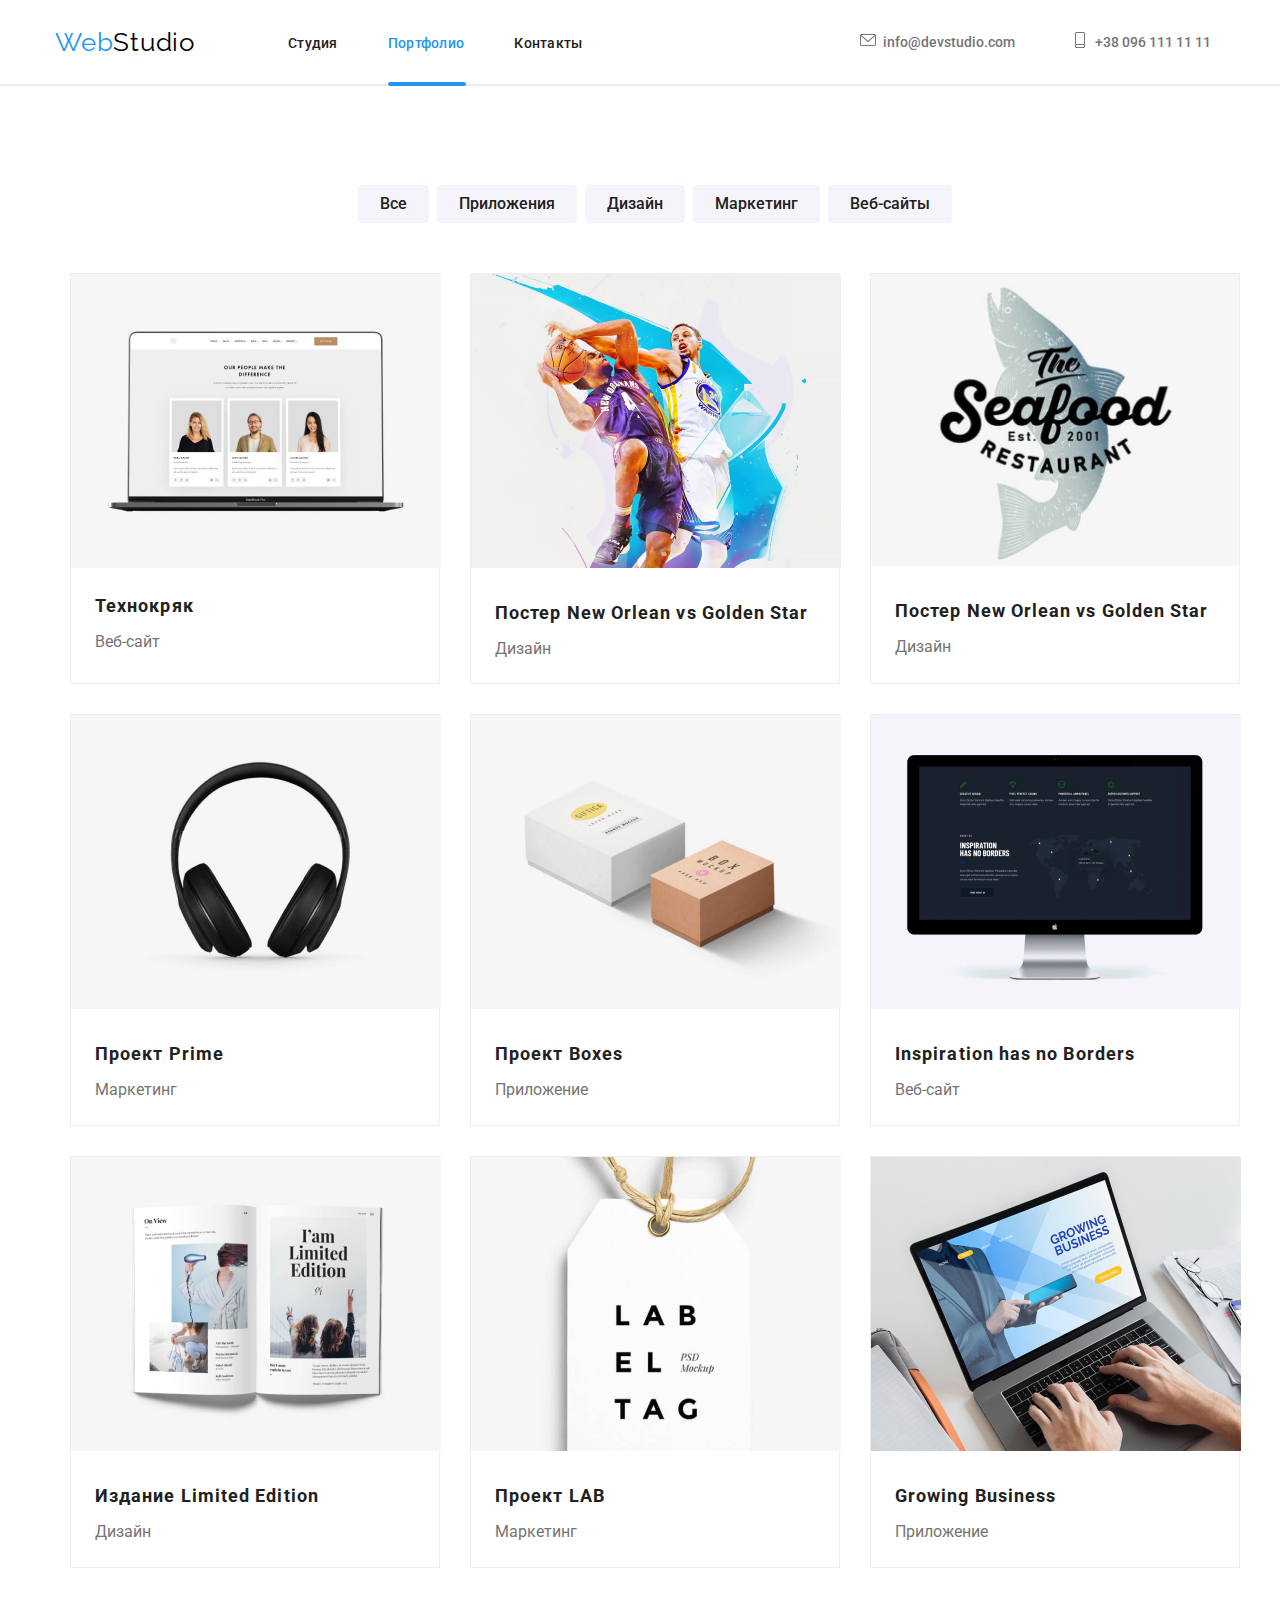
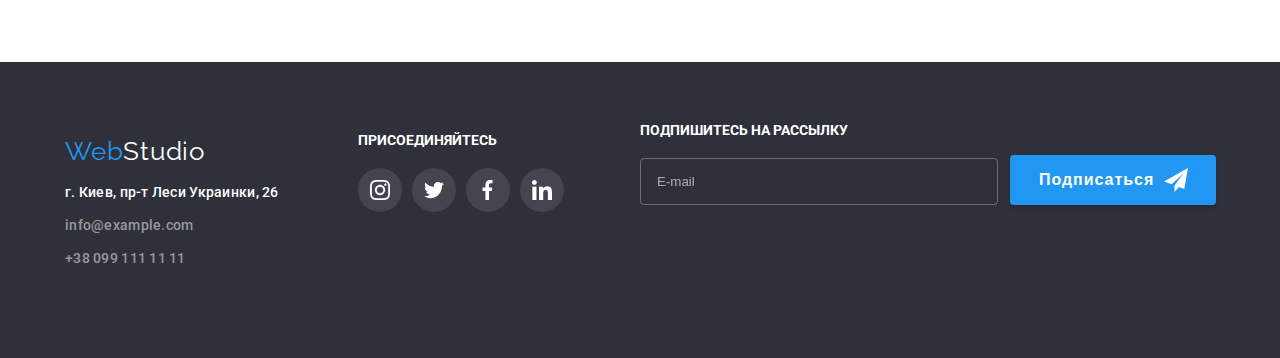
==== portfolio.html @ 13411486 "Добавляет папки с файлами дз6" ====
<!DOCTYPE html>
<html lang="ru">
<head>
    <meta charset="UTF-8">
    <meta name="viewport" content="width=device-width, initial-scale=1.0">
    <title>Портфолио</title>
    <link href="https://fonts.googleapis.com/css2?family=Raleway:wght@700&family=Roboto:wght@400;500;700;900&display=swap" rel="stylesheet">
    <link rel="stylesheet" href="./css/common.css">
    <link rel="stylesheet" href="./css/styles.css">
</head>
<body class="page">
    <!--<h1>Портфолио</h1>-->
    <!--Шапка сайта-->
    <header class="container">
    <!--<header class="header-container">-->
<!--<header class="page-header">-->
    <nav class="main-nav">
        <a href="index.html" class="logo">Web<span class="accent">Studio</span>
        </a>

        <ul class="site-nav-list">
            <li><a href="./index.html" class="a current">Cтудия</a></li>
            <li class="menu-item"><a class="link currentSecond" href="./portfolio.html" class="a current"><span class="color-page">Портфолио </span></a></li>
            <li><a href="#contacts" class="a current">Контакты</a></li>
        </ul>

    <!--<div class="container">-->
    <ul class="site-nav-list-address">
        <li class="contacts-item"><a class="address-link" href="mailto:info@devstudio.com"><svg class="address-link-icon" width="16px"height="12px"><use href="./svg/sprite/sprite.svg.svg#icon-envelope-1"></use></svg><span class="a current" class="color-address">info@devstudio.com</span></a></li>
        <li class="contacts-item"><a class="address-link" href="tel:+380961111111"><svg class="address-link-icon" width="16px"height="10px"><use href="./svg/sprite/sprite.svg.svg#icon-Vector"></use></svg><span class="a current" class="color-address">+38 096 111 11 11</span></a></li>
    </ul>
    </nav>
<!--</div>-->
</header>

<div class="line-container">
</div>
<main class="container">
    <section class="portfolio">
        <div class="container portfolio-padding">
          <h1 hidden>Портфолио</h1>
          <ul class="filter">
            <li class="filter-items"> <button class="link-filter" type="button">Все</button></li>
            <li class="filter-items"> <button class="link-filter" type="button">Приложения</button></li>
            <li class="filter-items"> <button class="link-filter" type="button">Дизайн</button></li>
            <li class="filter-items"> <button class="link-filter" type="button">Маркетинг</button></li>
            <li class="filter-items"> <button class="link-filter" type="button">Веб-сайты</button></li>
          </ul>
        </div>
       
        <div class="container portfolio-padding-img">
<ul class="content">
        <li class="content-items">
            <a class="img-item" href="./"></a>
            <div class="content-overlay">
    <img src="images/images-portfolio/photo1.jpg" alt="Технокряк" width="370">
        <div class="portfolio-actions"><p class="description">Технокряк это современная площадка распространения коронавируса.
            Компании используют эту платформу для цифрового шпионажа 
            и атак на защищённые сервера конкурентов.</p>
        </div>
</div>
<div class="portfolio-meta">
    <h2 class="title">Технокряк</h2>
    <p class="type">Веб-сайт</p>
    </div>
    </a>
</li>
        <li class="content-items">
            <a class="link" href=""></a>
    <img src="images/images-portfolio/photo2.jpg" alt="Постер New Orlean vs Golden Star" width="370">
    <h2 class="title">Постер New Orlean vs Golden Star</h2>
    <p class="type">Дизайн</p>
</li>
        <li class="content-items">
            <a class="link" href=""></a>
    <img src="images/images-portfolio/photo3.jpg" alt="Ресторан Seafood" width="368">
    <h2 class="title">Постер New Orlean vs Golden Star</h2>
    <p class="type">Дизайн</p>
</li>
    <li class="content-items">
        <a class="link" href=""></a>
    <img src="images/images-portfolio/photo4.jpg" alt="Проект Prime" width="370">
    <h2 class="title">Проект Prime</h2>
    <p class="type">Маркетинг</p>
</li>
    <li class="content-items">
        <a class="link" href=""></a>
    <img src="images/images-portfolio/photo5.jpg" alt="Проект Boxes" width="370">
    <h2 class="title">Проект Boxes</h2>
    <p class="type">Приложение</p>
</li>
    <li class="content-items">
        <a class="link" href=""></a>
    <img src="images/images-portfolio/photo6.jpg" alt="Inspiration has no Borders" width="370">
    <h2 class="title">Inspiration has no Borders</h2>
    <p class="type">Веб-сайт</p>
</li>
    <li class="content-items">
        <a class="link" href=""></a>
    <img src="images/images-portfolio/photo7.jpg" alt="Издание Limited Edition" width="370">
    <h2 class="title">Издание Limited Edition</h2>
    <p class="type">Дизайн</p>
</li>
    <li class="content-items">
        <a class="link" href=""></a>
    <img src="images/images-portfolio/photo8.jpg" alt="Проект LAB" width="370">
    <h2 class="title">Проект LAB</h2>
    <p class="type">Маркетинг</p>
</li>
    <li class="content-items">
        <a class="link" href=""></a>
    <img src="images/images-portfolio/photo9.jpg" alt="Growing Business" width="370">
    <h2 class="title">Growing Business</h2>
    <p class="type">Приложение</p>
</li>
</ul>
</div>
</section>
</main>

  <!--Футер-->
    <!--<div class="background-lengthening-footer">
    <div class="footer-container">
    <footer id="contacts" class="container">
        <p class="text-footer">
    <a href="./index.html" class="logo"class="accent">Web<span class="logo-footer">Studio</span></a>
    <address class="site-nav-list"><a href="https://www.google.com/maps/embed?pb=!1m18!1m12!1m3!1d2541.7794508425072!2d30.536197115730527!3d50.42658067947204!2m3!1f0!2f0!3f0!3m2!1i1024!2i768!4f13.1!3m3!1m2!1s0x40d4cf0e033ecbe9%3A0x57a4dffefec77da0!2z0LHRg9C7LiDQm9C10YHQuCDQo9C60YDQsNC40L3QutC4LCAyNiwg0JrQuNC10LIsIDAyMDAw!5e0!3m2!1sru!2sua!4v1602182648974!5m2!1sru!2sua" target="blanc"><span class="footer-text-color">г. Киев, пр-т Леси Украинки, 26 </span></a>
    </address></p>
    <p class="text-footer">
    <address class="site-nav-list"><a href="mailto:info@example.com"><span class="footer-text-color-address">info@example.com </span></a>
    </address></p>
    <p class="text-footer">
    <address class="site-nav-list"><a href="tel:+380991111111"><span class="footer-text-color-address">+38 099 111 11 11 </span></a>
    </address></p>
    </footer>-->

    <!--Футер-->
<div class="background-lengthening-footer">
    <footer id="contacts" class="container">
        <div class="row">
        <div class="column">
            <ul class="text-footer">
                <li class="text-footer">
        <a class="logo-blue-footer" href="./index.html" class="accent">Web<span class="logo-footer">Studio</span></a></li>
        <li class="text-footer">
        <address class="site-nav-list"><a href="https://www.google.com/maps/embed?pb=!1m18!1m12!1m3!1d2541.7794508425072!2d30.536197115730527!3d50.42658067947204!2m3!1f0!2f0!3f0!3m2!1i1024!2i768!4f13.1!3m3!1m2!1s0x40d4cf0e033ecbe9%3A0x57a4dffefec77da0!2z0LHRg9C7LiDQm9C10YHQuCDQo9C60YDQsNC40L3QutC4LCAyNiwg0JrQuNC10LIsIDAyMDAw!5e0!3m2!1sru!2sua!4v1602182648974!5m2!1sru!2sua" target="blanc"><span class="footer-text-color">г. Киев, пр-т Леси Украинки, 26 </span></a>
        </address></li>
        <li class="text-footer">
        <address class="site-nav-list"><a href="mailto:info@example.com"><span class="footer-text-color-address">info@example.com </span></a>
        </address></li>
        <li class="text-footer">
        <address class="site-nav-list"><a href="tel:+380991111111"><span class="footer-text-color-address">+38 099 111 11 11 </span></a>
        </address></li>
    </ul>
    </div>
    <div class="column">
        <p class="footer-join-title">присоединяйтесь</p>
        <ul class="footer-networks">
          <li class="footer-networks-list">
            <a href="https://www.instagram.com/?hl=ru" target="_blank" rel="noopener noreferer" class="footer-networks-links"> 
                <svg width="20px" height="20px"><use href="./svg/sprite/sprite.svg.svg#icon-instagram-2"></use></svg></a>
          </li>
          <li class="team-networks-list">
            <a href="https://twitter.com/?lang=ru" target="_blank" rel="noopener noreferer" class="footer-networks-links">
                <svg width="20px" height="20px">
                <use href="./svg/sprite/sprite.svg.svg#icon-Vector-1"></use>
              </svg></a>
          </li>
          <li class="team-networks-list">
            <a href="https://uk-ua.facebook.com/" target="_blank" rel="noopener noreferer" class="footer-networks-links"><svg
                width="20px" height="20px">
                <use href="./svg/sprite/sprite.svg.svg#icon-Vector-2"></use>
              </svg></a>
          </li>
          <li class="team-networks-list">
            <a href="https://www.linkedin.com/" target="_blank" rel="noopener noreferer" class="footer-networks-links"><svg
                width="20px" height="20px">
                <use href="./svg/sprite/sprite.svg.svg#icon-linkedin-1"></use>
              </svg></a>
          </li>
        </ul>
        </div>
    
    <div class="footer-form-container">
        <form class="footer-form">
          <div class="footer-mai-input">
            <label for="footer-mail">Подпишитесь на рассылку</label>
            <input class="helper" type="text" name="footer-mail" id="footer-mail" placeholder="E-mail">
          </div>
          
          <button type="submit">Подписаться <svg class="footer-form-icon"
            width="24px" height="24px">
            <use href="./svgfootermodal/spritesend.svg#icon-send"></use>
          </svg></button>
        </form>
        </div>
    </div>
      </div>
    </footer>
    </body>
    </html>
---- css/styles.css ----
:root{
    --primary-text-color:#757575;
    --title-text-color:#212121;
    --accent-color:#2196F3;
    --primary-background-color:#E5E5E5;
}


.page{
/*background-color: #E5E5E5;*/
background-color: #fff;
color: var(--primary-text-color);
font-family: Roboto, sans-serif;
}

.h1,h2,h3,h4,h5,h6{
    font-family: Roboto, sans-serif;
    color: #212121;
}



.list {
    list-style: none;
    margin: 0;
    padding: 0;

    .link {
        color: inherit;
        text-decoration: none;
    }
}

.logo{
    color: var(--accent-color) ;
    font-family: Raleway, -apple-system, BlinkMacSystemFont, 'Segoe UI', Roboto, Oxygen, Ubuntu, Cantarell, 'Open Sans', 'Helvetica Neue', sans-serif;
    font-size: 26px;
    line-height: 1,19px;
    letter-spacing: 0.03em;
    text-decoration: none;
    margin-right: 93px;
    /*margin-top: 24px;*/
    display: inline-flex;
    
}

.logo-footer {
    color: white;
    margin-bottom: 20px;
}

.logo-blue-footer{
  color: var(--accent-color) ;
  font-family: Raleway, -apple-system, BlinkMacSystemFont, 'Segoe UI', Roboto, Oxygen, Ubuntu, Cantarell, 'Open Sans', 'Helvetica Neue', sans-serif;
  font-size: 26px;
  line-height: 1,19px;
  letter-spacing: 0.03em;
  text-decoration: none;
  margin-right: 93px;
  padding-left: 0px;
  }


.accent{
color: black;
}
ul{
    list-style: none ;
}

address{
    list-style: none;
}



/*.site-nav*/
.site-nav-list {
    display: inline-flex;
    align-items: center;

}

.site-nav-list a{
    color: var(--title-text-color);
    font-family: Roboto, sans-serif;
    font-style: normal;
    font-weight: 500;
    font-size: 14px;
    text-decoration: none;
    letter-spacing: 0.02em;
    padding-right:50px;
}

.site-nav-list .a:hover, 
.site-nav-list .a:focus{
    color: var(--accent-color);
}

.site-nav-list .a .current{
    color:var(--accent-color);
}


.site-nav-list-address {
    display: flex;
    margin-left: 170px;
}

.site-nav-list-address .contacts-item+ .item{
    margin-left: 50px;
}

.contacts-item{
    display: flex;
    margin-top: 32px;
    margin-bottom: 32px;
    padding-left: 50px;
}


/*.address-link{
  padding-left: 10px;
}*/

.site-nav-list-address a{
    color: #757575;
    font-family: inherit;
    font-weight: 500;
    font-size: 14px;
    line-height: 1,14px;
    text-decoration: none;
}

.site-nav-list-address .a:hover, 
.site-nav-list-address .a:focus{
    color: var(--accent-color);
}

.site-nav-list-address .a .current{
    color:var(--accent-color);
}

.site-nav .contacts-item:last-child{
    margin-right: 0;
}

.main-nav{
     display: inline-flex;
     align-items: center;
}

.color-page{
    color: #2196F3;
}

.section-title{
    color:var(--title-text-color);
    font-weight: 700;
    font-size: 36px;
    line-height: 1,7px;
    letter-spacing: 0.03em;
    padding-bottom: 50px;
    text-align: center;
 
}




/*Hero*/

.hero {
background-color: #2F303A;
/*background-image: url(../images/images-hm4/Img2optim.jpg);*/
}

.hero-name{
    color: #FFFFFF;
}

.hero-title{
    color:var(--title-text-color);
    font-style: 400;
    font-weight: 900;
    font-size: 44px;
    line-height: 1,36px;
    text-align: center;
    padding-bottom: 30px;
}
 
/*style*/
  .center { 
    text-align: center;
    border: 1px solid #black;
}

.main-container{
    margin: 0 auto;
    padding-right: 15px;
    padding-left: 15px;
    padding-top:200px;
    padding-bottom:280px;
    background-color: #c4c4c4;
   text-align: center;
   background-image: linear-gradient( rgba(47 48 58 / 40%), rgba(47, 48, 58, 0.4)),
     url(../images/images-hm4/Img2optim.jpg);
   background-repeat: no-repeat;
   background-size: cover;
  /*background-attachment: fixed;
  background-position: top 100px center;*/
}

/*buttun*/
.button{
    color: var(--accent-color);
    font-family: inherit;
    background-color: #E5E5E5;
    font-size: 16px;
    line-height: 1,8px;
    font-weight: 700;
    text-decoration: none;
    padding: 12px 24px;*/
    display: inline-block;
    border: 1px solid black;
}

.button-primary {
    background-color: var(--accent-color);
    color: #E5E5E5;
    border-color: transparent;
    display: inline-block;
    min-width: 200px;
    border-radius: 4px;
    padding: 10px 32px;
    text-align: center;
}

/*line*/

.line-container{
    margin-left: auto;
    margin-right: auto;
    outline: 1px solid #ECECEC ;}



/*Portfolio*/

.portfolio .filter {
    display: flex;
    justify-content: center;
  }
  .portfolio .filter-items:not(:last-child) {
    margin-right: 8px;
  }

  .portfolio .filter-items{
      display: inline;
  }
  .container.portfolio-padding {
    padding-top: 100px;
    padding-bottom: 50px;
    text-align: center;
  }
.container.portfolio-padding-img{
    padding-bottom: 94px;
}
  
  .filter .link-filter {
    padding: 6px 22px;
  
    font-family: Roboto;
    font-weight: 500;
    font-size: 16px;
    line-height: 1.6;
    text-align: center;
  
    color: var(--title-text-color);
    background: #f5f4fa;
    border-radius: 4px;
    border: 0;
  }
  .filter .link-filter:hover,
  .link-filter:focus {
    background: var(--accent-color);
    color: #ffffff;
    box-shadow: 0px 3px 1px rgba(0, 0, 0, 0.1), 0px 1px 2px rgba(0, 0, 0, 0.08),
      0px 2px 2px rgba(0, 0, 0, 0.12);
  }
  .portfolio .content {
    display: flex;
    flex-wrap: wrap;
  }
  
  .portfolio .content-items {
    width: calc((100% - 60px) / 3);
    border: 1px solid #eeeeee;
  }
  .portfolio .content-items:not(:nth-child(3n)) {
    margin-right: 30px;
  }
  .portfolio .content-items:not(:nth-child(-n + 3)) {
    margin-top: 30px;
  }

  li.content-items:hover,
  .content-items:focus{
    box-shadow: 0px 1px 1px rgba(0, 0, 0, 0.12), 0px 4px 4px rgba(0, 0, 0, 0.06), 1px 4px 6px rgba(0, 0, 0, 0.16);
  }

  /*.content .link {
    display: block;

    background: var(--title-text-color);
    text-decoration: none;
  }*/
  .content .title {
    margin-top: 20px;
    padding-left: 24px;
  
    color: var(--title-text-color);
    font-family: Roboto;
    font-weight: 700;
    font-size: 18px;
    line-height: 2;
    letter-spacing: 0.06em;
  }
  .content .type {
    margin-top: 4px;
    padding-left: 24px;
  
    color: var(--secondary-text-color);
    font-family: Roboto;
    font-weight: 400;
    font-size: 16px;
    line-height: 1.8;
    padding-bottom: 20px;
    }

  


/*footer*/

.footer-background {
    background-color: #2F303A;
    font-style: normal;
    font-weight: normal;
    font-size: 14px;
    line-height: 24px;
    font-family: Roboto;
    letter-spacing: 0.02em; 
    /*margin-top: 30px;
    margin-bottom: 9px;*/
}

/*.footer-container{
  display:flex;
 
}*/

/*.fbc{
    /*width: 1230px;*/
   /* margin-left: 215px;
    margin-right: 215px;
    margin-bottom: 9px;
    padding-top: 60px;
    line-height: 1.5;
    padding-right: auto;
    padding-left: auto;*/
   /* width: 1200px;
    padding-right: 15px;
    padding-left: 15px;
    margin-left: auto;
    margin-right: auto;
    margin-bottom: 9px;
    padding-top: 60px;
    line-height: 1.5;

}*/


.footer-text-color{
    color: #FFFFFF;
  
}
 /*ul.text-footer{
  margin-left: 360px;
  border: 1px solid #ECECEC;
  margin: 0, auto;
  padding: 0 auto;
  width: 280px;*/

  .column {
    float: left;
    width: 25%;
    padding: 10px;}

    .row:after {
      content: "";
      display: table;
      clear: both;}


.footer-text-color-address{
   color:hsla(0, 0%, 60%, 1)
}

/*.footer-icon-title{

padding-left: 215px;

}*/


html{
    box-sizing: border-box;
}

*,
*::before,
*::after {
    box-sizing: inherit;
}

* {
    margin: 0;
    padding: 0;
   }

.container{
    width: 1200px;
    margin: 0 auto;
    /*padding-top: 24px;*/
    padding-right: 15px;
    padding-left: 15px;
    /*border-block-color: var(--accent-color);*/
    /*display: inline-flex;*/
}

.header-container{
    width: 1200px;
    margin: 0 auto;
    /*height: 80px;*/
    padding-top: auto;
    padding-bottom: auto;
    padding-right: 15px;
    padding-left: 15px;
}


.background-lengthening{
    background-color: #2F303A;
}

.background-lengthening-footer{
    background-color: #2F303A;
    margin:0 auto;
    padding-top: 60px;
    padding-bottom: 60px;
    display: flex;
    
}

div.background-lengthening-footer{
  margin: 0px auto;
  
}

/* o нас*/

.section-details{
    width: 1200px;
    margin: 0 auto;
    padding-right: 15px;
    padding-left: 15px;
    padding-top: 94px;
    display: flex;
   padding-bottom: 94px;
}

.heading{
    display: flex;
    margin:0;
    font-size: 14px;
    text-align: left;
}

.main-paragraph-h2{
    font-weight: 400;
    font-size: 14px;
    line-height: 1,7px;
    margin-top: 4px;
    flex-wrap: wrap;
    width: 270px;
    text-align: left;
    margin-right: 20px;
    }

.features .section-details {
     padding: 94px 0px;
     display: flex;
      }
.section-details .items {
        /* width: 270px; */
        width: calc((100% - 90px) / 4);
      }
      
.section-details .items:not(:last-child) {
        margin-right: 30px;
      }
.section-details .items::before {
        display: block;
        content: '';
        height: 120px;
      
        background-color: #f5f4fa;
        background-repeat: no-repeat;
        background-position: center;
        border-radius: 4px;
      }
      .section-details .items:nth-child(1)::before {
        background-image: url(../images/images-hm4/antena.svg);
      }
      .section-details .items:nth-child(2)::before {
        background-image: url(../images/images-hm4/clock.svg);
      }
      .section-details .items:nth-child(3)::before {
        background-image: url(../images/images-hm4/diagramm.svg);
      }
      .section-details .items:nth-child(4)::before {
        background-image: url(../images/images-hm4/astronaut.svg);
      }
      .features .heading {
        margin-top: 30px;
        margin-bottom: 0px;
      
        color: var(--title-text-color);
        font-family: Roboto;
        font-weight: 700;
        font-size: 14px;
        line-height: 1.14;
        text-transform: uppercase;
      }
      .features .main-paragraph-h2 {
        margin-top: 10px;
        margin-bottom: 0;
      
        color: var(--primary-text-color);
        font-family: Roboto;
        font-weight: 400;
        font-size: 14px;
        line-height: 1.7;
      }







/*team*/

.section-team{
    background-color: #F5F4FA;
}
.images-team {
    display: block;
  }

.list-section-team .item-img:not(:last-child) {
    margin-right: 30px;
  }

  .section-list > .list-description {
    padding-bottom: 30px;}

.wrapper {
    width: 1200px;
    margin-left: auto;
    margin-right: auto;
    padding-right: 15px;
    padding-left: 15px;
   padding-top: 94px;
}

.section-title{
    color:var(--title-text-color);
    font-weight: 700;
    font-size: 36px;
    line-height: 1,7px;
    letter-spacing: 0.03em;
    padding-bottom: 50px;
    text-align: center;
 
}

.section{
    display: flex;
    width: calc(100%-90px)/4);
    justify-content: space-between;
   padding-bottom: 94px;
}

.comand{
    width: 271px;
    /*height: 368px;*/
    border: 1px solid #ECECEC;
    background-color: #ffffff;
    box-shadow: 0px 1px 3px rgba(0, 0, 0, 0.12), 0px 1px 1px rgba(0, 0, 0, 0.14), 0px 2px 1px rgba(0, 0, 0, 0.2);
border-radius: 0px 0px 4px 4px;
}

.text-clas {
    margin-top: 30px;
    margin-bottom: 10px;
    text-align: center;
}

.paragraph{
    font-weight: 400;
    font-size: 14px;
    line-height: 1,7px;
    margin-top: 10px;
    margin-bottom: 0px;
    flex-wrap: wrap;
    text-align: center;
    }



svg.clients-icon{

  fill:#AFB1B8;
  width:50px;
  height: 45px;
  /*position: absolute;*/
}

svg.clients-icon:focus,
.clients-icon:hover{
  fill: var(--accent-color);
}


svg.address-link-icon{
  width: 30px;
  height: 16px;
  fill:#757575;
  align-items: baseline;
  /*padding-right: 10px;*/
 /*padding-top: 6px;*/
  padding-left: 3px;
  padding-right: 3px;
  float: left;
  overflow: hidden;
}


.site-nav-list-address.address-link:focus .address-link-icon,
.address-link:hover .address-link-icon{
  fill: var(--accent-color);
}
    /*.clients-list .clients-item::before {
        display: block;
        content: '';
        height: 120px;
      
        background-color: #f5f4fa;
        background-repeat: no-repeat;
        background-position: center;
        border-radius: 4px;
      }
      .clients-list .clients-item:nth-child(1)::before {
        background-image: url(../images/First.svg);
      }
      .clients-list .clients-item:nth-child(2)::before {
        background-image: url(../images/Second.svg);
      }
      .clients-list .clients-item:nth-child(3)::before {
        background-image: url(../images/Third.svg);
      }
      .clients-list .clients-item:nth-child(4)::before {
        background-image: url(../images/foth.svg);
      }
      .clients-list .clients-item:nth-child(4)::before {
        background-image: url(../images/fifth.svg);
      }
      .clients-list .clients-item:nth-child(4)::before {
        background-image: url(../images/six.svg);
      }*/

   .wrapper {
        padding-top: 94px;
        padding-bottom: 94px;
      }
      .section-team {
        margin-top: 94px;
      }
      .wrapper {
        background: #f5f4fa;
      }

   .section .section{
        margin-top: 50px;
        display: flex;
        justify-content: center;
      }  

   .section > .comand {
       /* padding-bottom: 30px;*/
        background: var(--primary-bg);
        box-shadow: 0px 1px 3px rgba(0, 0, 0, 0.12), 0px 1px 1px rgba(0, 0, 0, 0.14),
          0px 2px 1px rgba(0, 0, 0, 0.2);
        border-radius: 0px 0px 4px 4px;
      }

   .section .comand:not(:last-child) {
        margin-right: 30px;
      }
      

    .team-networks {
    display: flex;
    justify-content: center;
    margin-top: 16px;
    }

    .team-networks .team-networks-links {
    padding: 12px;
    margin-bottom: 30px;
    margin-top:16px;
    width: 44px;
    height: 44px;
    display: block;
    border-radius: 50%;
    /*fill: #afb1b8;*/
    fill: #AFB1B8;
      }

    .team-networks-list:not(:last-child) {
    margin-right: 10px;
      }

   .team-networks-links:hover,
    .team-networks-links:focus {
        border-radius: 50%;
        background-color: var(--accent-color);
        fill: #ffffff;
      }
      







.primary-section{
    display: flex;
    width: calc(100%-60px)/3);
    justify-content: space-between;
    padding-bottom: 94px;
}


.text-footer{
    padding-bottom: 9px;
}


.line-container{
    margin-left: auto;
    margin-right: auto;
    width: 1600px;
    outline: 1px solid #ECECEC ;}


.examples{
    width: 372px;
    height: 294px;
background: #FFFFFF;
border: 1px solid #EEEEEE;
}

.footer-nav-list{
    /*display: block;*/
    font-family: Roboto, sans-serif;
    font-style: normal;
    font-weight: 400;
    font-size: 14px;
   text-decoration: none;
}

.footer-nav-list-address a{
    color: #757575;
    font-family: inherit;
    font-weight: 400;
    font-size: 14px;
    line-height: 1,5px;
    text-decoration: none;
}
}

/*p{
  line-height:170%;
}*/


.footer .address {
    margin-top: 20px;
    font-style: normal;
  }
  .footer .map {
    color: #ffffff;
    font-family: Roboto;
    font-weight: 400;
    font-size: 14px;
    line-height: 1.7;
    text-decoration: none;
}
  }
  .footer .link {
    display: block;
    margin-top: 9px;
    text-align: center;

    color: rgba(255, 255, 255, 0.6);
    font-family: Roboto;
    font-weight: 400;
    font-size: 14px;
    line-height: 1.7;
  }
  
.container.footer-padding {
  display: block;
  padding-top: 60px;
  padding-bottom: 60px;
  padding-right: 0;
}
.footer {
  background-color: var(--heder-footer-bg);
}
.footer .logo {
  display: inline-block;
  font-family: Raleway;
  font-weight: 700;
  font-size: 26px;
  line-height: 1.2;
  color: var(--accent-color);
  text-decoration: none;
}
.footer .logo-text {
  color: #ffffff;
}
.footer .address {
  margin-top: 20px;

  font-style: normal;
}
.footer .map {
  color: #ffffff;
  font-family: Roboto;
  font-weight: 400;
  font-size: 14px;
  line-height: 1.7;
  text-decoration: none;
}
.footer .link {
  /*display: block;*/
  margin-top: 9px;

  color: rgba(255, 255, 255, 0.6);
  font-family: Roboto;
  font-weight: 400;
  font-size: 14px;
  line-height: 1.7;
  text-decoration: none;
}
.footer-join {
  display: block;
  margin-left: 215px;
/*border: 1px solid #ECECEC;*/

}
.footer-join-title {
  margin-top: 10;
  margin-bottom: 0;
  font-weight: 700;
  font-size: 14px;
  line-height: 1.142;
  text-transform: uppercase;
  color: #ffffff;
  margin-right: 10px;
}
.container.footer-padding {
 /* display: block;*/
  margin-right: 70px;
}
.footer-networks {
  display: flex;
  margin-top: 20px;
  padding-right: 100px;
  padding-top: 0px;
}
.footer-networks .footer-networks-links {
  padding: 12px;

  width: 44px;
  height: 44px;
 display: inline-block;
  border-radius: 50%;

  background-color: rgba(255, 255, 255, 0.1);
  fill: #ffffff;
}
.footer-networks-list:not(:last-child) {
  margin-right: 10px;
}
.footer-networks-links:hover,
.footer-networks-links:focus {
  border-radius: 50%;
  background-color: var(--accent-color);
  fill: #ffffff;
}




  /* clients */
.clients.container {
    padding-bottom: 94px;
  }
  .clients .title {
    margin-top: 94px;
    margin-bottom: 0;
    color: var(--title-text-color);
    font-family: Roboto;
    font-weight: 700;
    font-size: 36px;
    line-height: 1.167;
    text-align: center;
  }
  .clients .clients-list {
    display: flex;
    justify-content: center;
    margin-top: 50px;
  }
  .clients .clients-item:not(:last-child) {
    margin-right: 30px;
  }
  .clients .clients-links {
    display: flex;
    width: 170px;
    height: 90px;
    justify-content: center;
    align-items: center;
  
    fill: #afb1b8;
    border: 1px solid #afb1b8;
    border-radius: 4px;
  }
  .clients .clients-links:hover,
  .clients .clients-links:focus .clients-icon {
    border: 1px solid var(--accent-color);
    fill: var(--accent-color);
  }

  .clients-icon{
    display: inline-block;
    width: 1em;
    height: 1em;
    stroke-width: 0;
    stroke: currentColor;
    fill: currentColor;
  }
  
 /* .clients-list .clients-item:nth-child(1)::before {
    background-image: url(../images/First.svg);
  }*/


  

  /*МОДАЛЬНОЕ ОКНО
   стилизация содержимого страницы */
body {
  font-family: -apple-system,system-ui,BlinkMacSystemFont,"Segoe UI",Roboto,"Helvetica Neue",Arial,sans-serif;
  font-size: 16px;
  font-weight: 400;
  line-height: 1.5;
  color: #292b2c;
  background-color: #fff;
} 

/* свойства модального окна по умолчанию */
.modal {
  position: absolute; 
  top: 251px;
  right: 640px;
  bottom: 222px;
  left: 685px;
  height: 641px;
  width: 528px;
  background: rgba(255, 255, 255, 1);/* цвет фона */
  box-shadow: 0px 1px 3px rgba(0, 0, 0, 0.12), 0px 1px 1px rgba(0, 0, 0, 0.14), 0px 2px 1px rgba(0, 0, 0, 0.2);
border-radius: 4px;
  z-index: 1050;
  opacity: 0; /* по умолчанию модальное окно прозрачно */
  -webkit-transition: opacity 200ms ease-in; 
  -moz-transition: opacity 200ms ease-in;
  transition: opacity 200ms ease-in; /* анимация перехода */
  pointer-events: none; /* элемент невидим для событий мыши */
  margin: 0;
  padding: 0;
}
/* при отображении модального окно */
.modal:target {
  opacity: 1; /* делаем окно видимым */
 pointer-events: auto; /* элемент видим для событий мыши */
overflow-y: auto; /* добавляем прокрутку по y, когда элемент не помещается на страницу */
}
/* ширина модального окна и его отступы от экрана */
.modal-dialog {
  position: relative;
  width: auto;
  margin: 10px;
}
@media (min-width: 576px) {
.modal-dialog {
    max-width: 500px;
    margin: 8px auto; /* для отображения модального окна по центру x*/
}
}
/* свойства для блока, содержащего контент модального окна */ 
.modal-content {
  position: relative;
  display: -webkit-box;
  display: -webkit-flex;
  display: -ms-flexbox;
  display: flex;
  -webkit-box-orient: vertical;
  -webkit-box-direction: normal;
  -webkit-flex-direction: column;
  -ms-flex-direction: column;
  flex-direction: column;
  background-color: #fff;
  -webkit-background-clip: padding-box;
  background-clip: padding-box;
  border: 4px solid rgba(0,0,0,.2);
 /* border-radius: .3rem;*/
  background: #FFFFFF;
  outline: 0;
}
/*@media (min-width: 768px) {
/*.modal-content {
    -webkit-box-shadow: 0px 1px 3px rgba(0, 0, 0, 0.12), 0px 1px 1px rgba(0, 0, 0, 0.14), 0px 2px 1px rgba(0, 0, 0, 0.2);
    box-shadow: 0px 1px 3px rgba(0, 0, 0, 0.12), 0px 1px 1px rgba(0, 0, 0, 0.14), 0px 2px 1px rgba(0, 0, 0, 0.2);
    border-radius: 4px;
}
}
/* свойства для заголовка модального окна */
/*.modal-header {
  display: -webkit-box;
  display: -webkit-flex;
  display: -ms-flexbox;
  display: flex;
  -webkit-box-align: center;
  -webkit-align-items: center;
  -ms-flex-align: center;
  align-items: center;
  -webkit-box-pack: justify;
  -webkit-justify-content: space-between;
  -ms-flex-pack: justify;
  justify-content: space-between;
  padding: 15px;
  border-bottom: 1px solid #eceeef;
}
.modal-title {
  margin-top: 0;
  margin-bottom: 0;
  line-height: 1.5;
  font-size: 1.25rem;
  font-weight: 500;
}*/
/* свойства для кнопки "Закрыть" */
.close {
  width: 30px;
  height: 30px;
  border: 1px solid rgba(0, 0, 0, 0.1);
  border-radius: 50%;
  box-sizing: border-box;
  float: right;
  font-family: sans-serif;
  font-size: 22px;
  font-weight: 17px;
 /*line-height: center;*/
  color: #000;
  /*text-shadow: 0 1px 0 #fff;*/
  /*opacity: .5;*/
  text-decoration: none;
  text-align: center;

/*left: 22.22%;
right: 16.67%;
top: 16.67%;
bottom: 22.22%;*/
}
/* свойства для кнопки "Закрыть" при нахождении её в фокусе или наведении */
.close:focus, .close:hover {
  color: #000;
  text-decoration: none;
  cursor: pointer;
  opacity: .75;
}
/* свойства для блока, содержащего основное содержимое окна */
.modal-body {
position: relative;
  -webkit-box-flex: 1;
  -webkit-flex: 1 1 auto;
  -ms-flex: 1 1 auto;
  flex: 1 1 auto;
  padding-right: 40px;
  padding-left: 40px;
  /*overflow: auto;*/
  margin: 0 auto;
}


/*Портфолио маска на карточки*/
/*overlay*/


.content-overlay {
  position: relative;
  display: flex;
}
    .description{
      height: 100%;
    }

    .content-overley p{
      position: absolute;
      margin: 0;
      font-size: 18px;
      padding: 24px 24px;
      line-height: 1.56;
      color: #white;
      z-index: 2;
      place-self:center;
      opacity: 0;
      transform: translatey(100%);
      transition: transform 250ms easy;
    }

    .content-overley::before {
       position: absolute;
       content: "";
       width: 100%;
       height: 100%;
       z-index:1;
       opacity: 0;
       transform: translatey(100%);
      transition: transform 250ms easy;
    }

.img-item .content-overlay:hover,
.img-item .content-overlay:focus{
  opacity: 1;
  transform: translateY(0);
  transition-duration: 250ms;
  /*transition-timing-function: cubic-bezier(0.4, 0, 0.2, 1);*/
  transition-timing-function: ease;

}
}

.portfolio-meta {
  padding: 20px 24px;
  border-right: 1px solid #eeeeee;
  border-bottom: 1px solid #eeeeee;
  border-left: 1px solid #eeeeee;
  border-top: none;
  box-sizing: border-box;
}

.portfolio-actions {
  position: absolute;
  bottom: 0;
  right: 0;
  top: 0;
  left: 0;
  font-size: 18px;
  line-height: 1.55;
  height: 100%;
  padding: 63px 24px;
  color: var(--accent-color);
  background: rgba(33, 150, 243, 0.9);
  transform: translateY(0);
  transition-timing-function: ease;
  opacity: 0;
}

.portfolio-actions:focus, 
.portfolio-actions:hover {
 opacity: 1;
  transform: translateY(0);
  color: white;
  /*position: relative;*/
 }

 /*линия*/
 .menu-link::after {
   content: "";
   display: block;
 width: 50%;
 height: 4px;
 background-color: var(--accent-color);
 border-radius: 2px;

}


.wedo .list-margin {
  margin-top: 50px;
  display: flex;
}
.list-margin .item-img {
  position: relative;
}
.list-margin .item-img:not(:last-child) {
  margin-right: 30px;
}
.wedo .title {
  margin-top: 0;
  margin-bottom: 0;

  color: var(--primary-text-color);
  font-weight: 700;
  font-size: 36px;
  line-height: 1.2;
  text-align: center;
}
.img-block {
  display: block;
}
.wedo .wedo-content {
  position: absolute;
  bottom: 0;
  margin-top: 0;
  margin-bottom: 0;
  padding-top: 27px;
  padding-bottom: 27px;

  width: 100%;

  font-weight: 700;
  font-size: 14px;
  line-height: 1.14;
  text-align: center;
  text-transform: uppercase;

  background-color: rgba(47, 48, 58, 0.8);
  color: #ffffff;
}



.link.current {
  position: relative;

  color: var(--accent-color);
}
.link.current::after {
  content: '';
  display: block;
  position: absolute;
  left: 0;
  bottom: -30px;

  height: 4px;
  width: 50%;

  background-color: var(--accent-color);
  border-radius: 2px;
}

.link.currentSecond {
  position: relative;

  color: var(--accent-color);
}

.link.currentSecond::after {
  content: '';
  display: block;
  position: absolute;
  left: 0;
  bottom: -35px;

  height: 4px;
  width: 78px;

  background-color: var(--accent-color);
  border-radius: 2px;
}

.link:hover,
.link:focus {
  color: var(--accent-color);
}



.modal-name{

  width: 448px;
  height: 23px;
  left: 576px;
  top: 261px;
  margin-top: 40px;
  margin-bottom: 12px;
  
  font-family: Roboto;
  font-style: normal;
  font-weight: bold;
  font-size: 20px;
  line-height: 23px;
  text-align: center;
  letter-spacing: 0.03em;
  
  color: #212121;
}

.modal-content-label {
  position: relative;
  display: block;

  font-weight: 400;
  font-size: 12px;
  line-height: 1.166;
  letter-spacing: 0.01em;
  color: var(--secondary-text-color);
}
.modal-content-label:nth-child(n + 3) {
  margin-top: 10px;
}
.modal-content-imput {
  margin-top: 4px;
  padding-top: 12px;
  padding-right: 16px;
  padding-bottom: 12px;
  padding-left: 35px;

  display: block;

  border: 1px solid rgba(33, 33, 33, 0.2);
  border-radius: 4px;

  width: 100%;
  resize: none;

  transition-property: border;
  transition-duration: 250ms;
  transition-timing-function: cubic-bezier(0.4, 0, 0.2, 1);
}

.modal-content-imput:focus,
.modal-content-imput:hover {
  border: 1px solid var(--accent-color);
}
.modal-content-imput:focus ~ .modal-content-icon,
.modal-content-imput:hover ~ .modal-content-icon {
  fill: var(--accent-color);
}
.modal-content-imput.coments {
  padding-left: 16px;

  height: 120px;
}
.modal-content-imput.coments::placeholder {
  color: rgba(117, 117, 117, 0.5);
}
.modal-content-icon {
  position: absolute;
  top: 50%;
  left: 12px;

  transition-property: fill;
  transition-duration: 250ms;
  transition-timing-function: cubic-bezier(0.4, 0, 0.2, 1);
}
.modal-content-check {
  display: flex;
  /*align-items: center;*/
  flex-direction: row-reverse;

  margin-top: 20px;
  margin-right: auto;
  margin-left: auto;

  font-weight: 400;
  font-size: 14px;
  line-height: 1.7;
  color: var(--secondary-text-color);
}

.checkwindow{
  margin-right: 30px;
}

.input-check-castom {
  margin-right: 7px;
  padding-bottom: 20px;

  width: 16px;
  height: 15px;

  /*border: 1px solid #212121;*/
  border: 1px solid #fff;
  border-radius: 4px;
  fill: #ffffff;
  background-color: #ffffff;

  transition-property: background-color, border-color;
  transition-duration: 250ms;
  transition-timing-function: cubic-bezier(0.4, 0, 0.2, 1);
}
.input-check-castom svg {
  display: block;

}
.modal-input-check:checked ~ .input-check-castom {
  background-color: var(--accent-color);
  border-color: var(--accent-color);
}
.modal-content-check .link {
  margin-left: 4px;
  color: var(--accent-color);
}
.modal-content-button {
  margin-top: 30px;
  margin-right: auto;
  margin-left: auto;
  padding-top: 10px;
  padding-right: 55px;
  padding-bottom: 10px;
  padding-left: 56px;
  position: relative;
  left: 50%;
  transform: translate(-50%, 0);

  font-weight: 700;
  font-size: 16px;
  line-height: 1.875;
  letter-spacing: 0.06em;
  color: #ffffff;
  background-color: #2196f3;
  box-shadow: 0px 4px 4px rgba(0, 0, 0, 0.15);
  border-radius: 4px;
  border: 0;

  transition-property: background-color;
  transition-duration: 250ms;
  transition-timing-function: cubic-bezier(0.4, 0, 0.2, 1);
}
.modal-content-button:hover,
.modal-content-button:focus {
  background: #188ce8;
  box-shadow: 0px 4px 4px rgba(0, 0, 0, 0.15);
  border-radius: 4px;
}



.footer-form {
  display: flex;
  align-items: flex-end;
}
.footer-mai-input {
  display: flex;
  flex-direction: column;
}
.footer-mai-input .helper::placeholder {
  color: rgba(255, 255, 255, 0.6);
}
.footer-mai-input label {
  font-weight: 700;
  font-size: 14px;
  line-height: 1.142;
  text-transform: uppercase;
  color: #ffffff;
}
.footer-mai-input input {
  margin-top: 20px;
  padding-top: 15px;
  padding-right: 16px;
  padding-bottom: 15px;
  padding-left: 16px;

  width: 358px;

  border: 1px solid rgba(255, 255, 255, 0.3);
  filter: drop-shadow(0px 4px 4px rgba(0, 0, 0, 0.15));
  border-radius: 4px;
  background-color: transparent;
}
.footer-form-container {
  /*padding-top: 14px;
  margin-left: 93px;*/
  float: left;
}

.footer-form-container button {
  margin-left: 12px;
  padding-top: 10px;
  padding-right: 28px;
  padding-bottom: 10px;
  padding-left: 29px;

  display: flex;
  align-items: center;

  font-weight: 700;
  font-size: 16px;
  line-height: 1.875;
  letter-spacing: 0.06em;
  color: #ffffff;
  background-color: var(--accent-color);

  border: 0;
  box-shadow: 0px 4px 4px rgba(0, 0, 0, 0.15);
  border-radius: 4px;
}
.footer-form-icon {
  margin-left: 10px;
  fill: #FFFFFF;
}
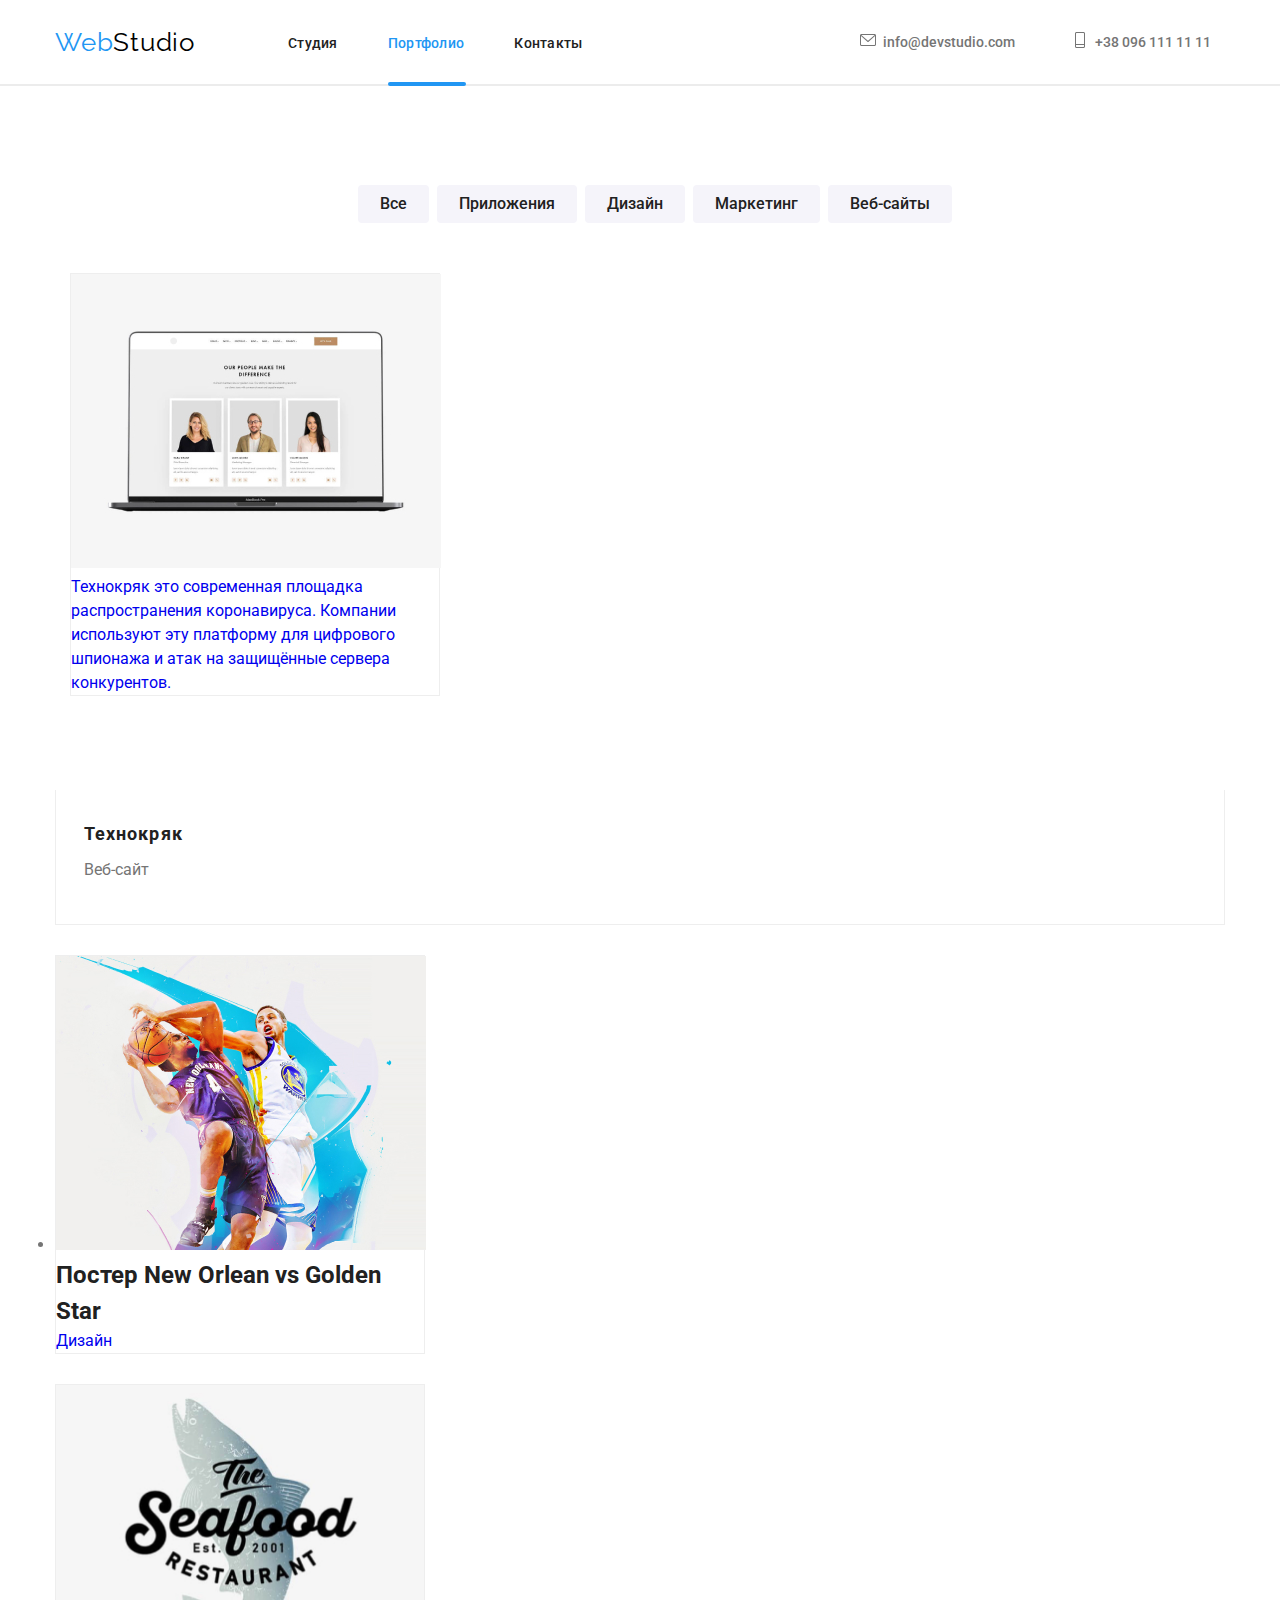
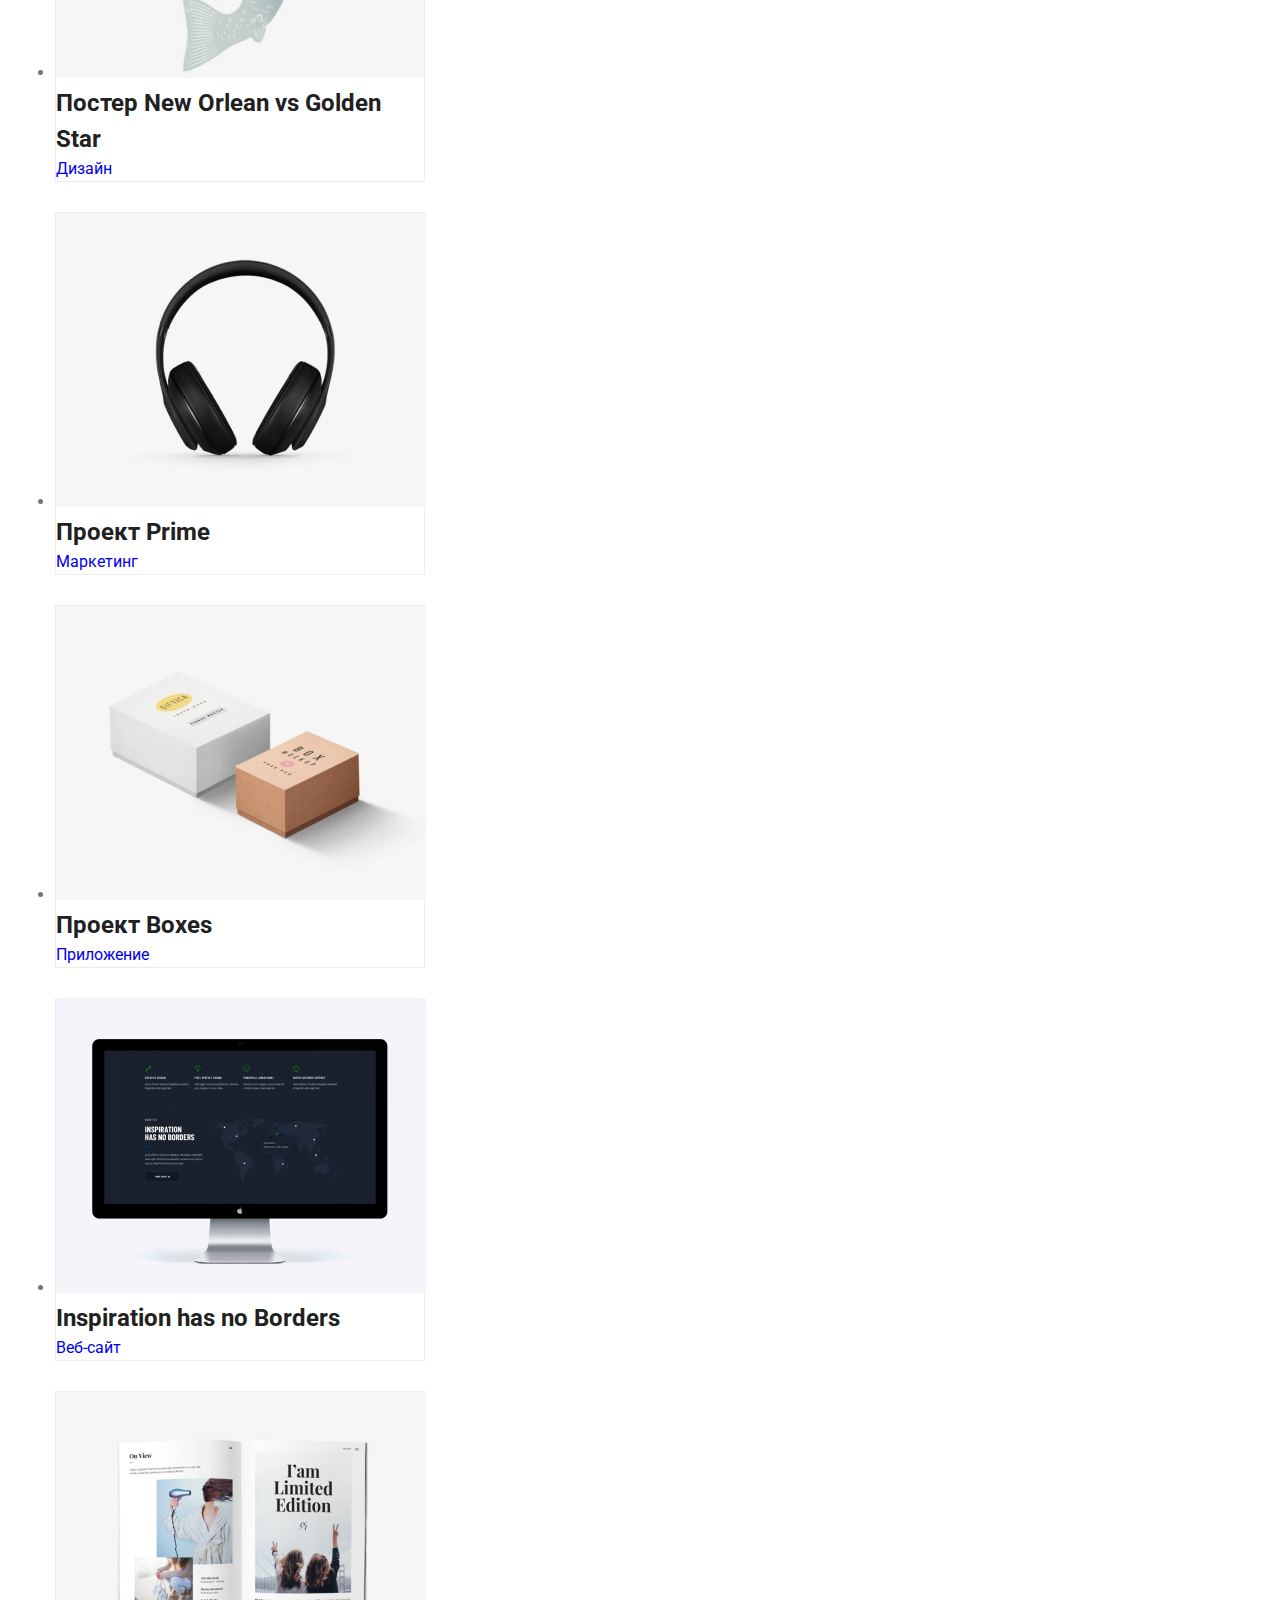
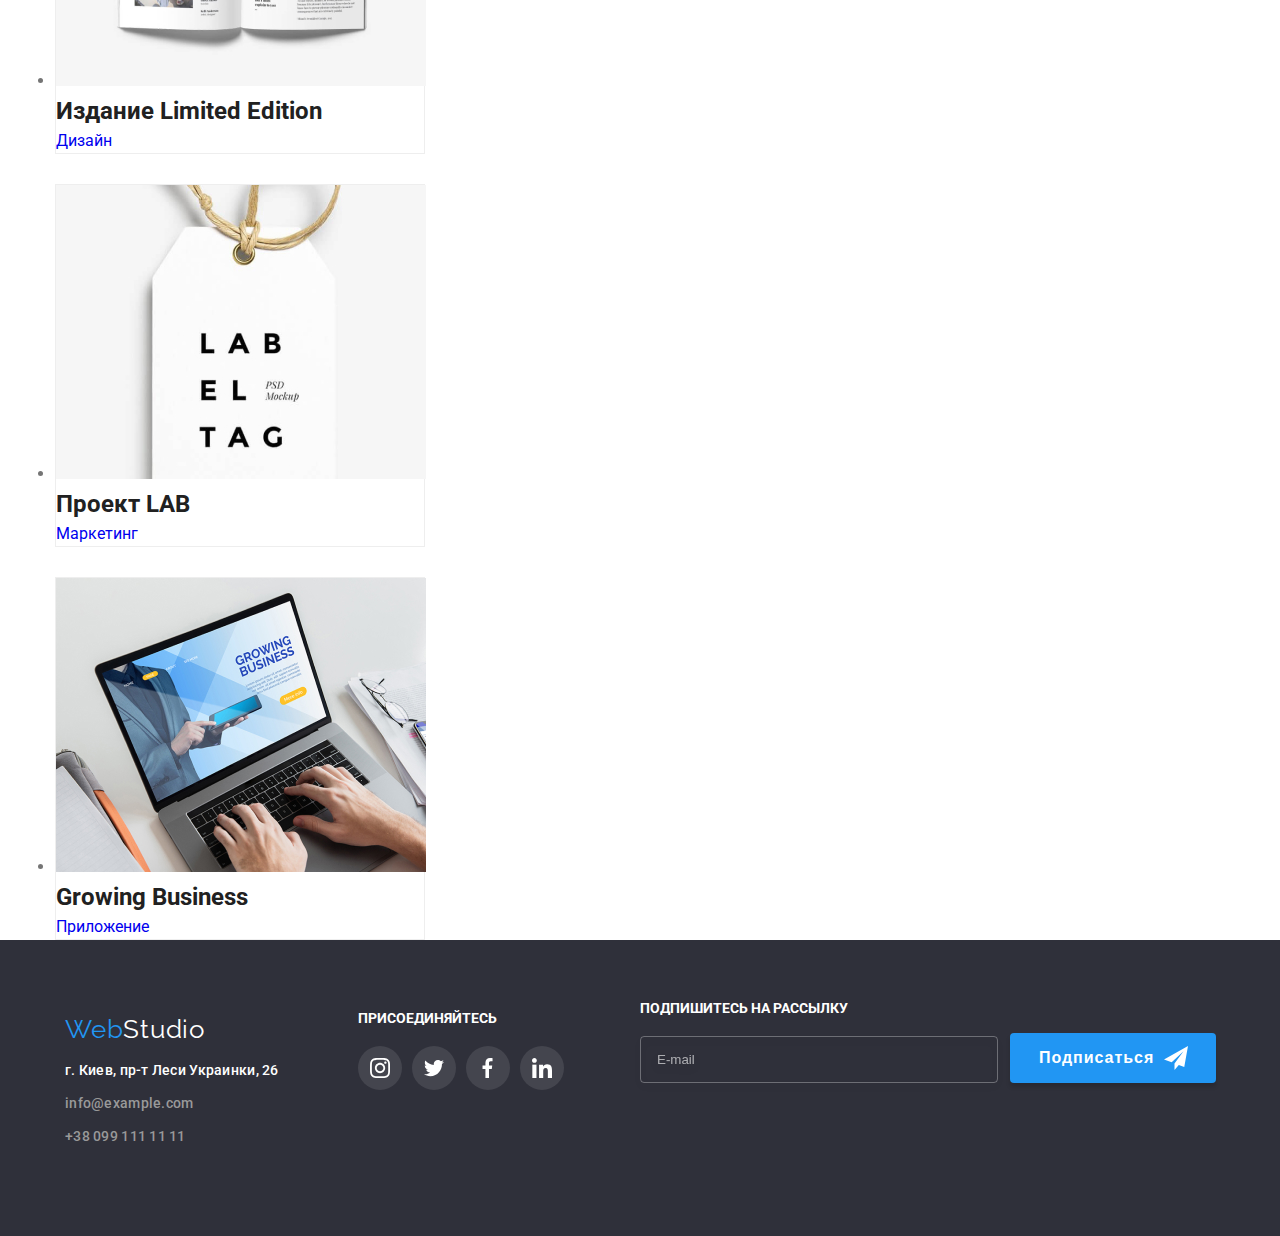
==== commit cb26f006: "Добавляет правки 6й работы" ====
--- a/portfolio.html
+++ b/portfolio.html
@@ -51,67 +51,75 @@
         <div class="container portfolio-padding-img">
 <ul class="content">
         <li class="content-items">
-            <a class="img-item" href="./"></a>
+            <a class="img-item" href="./">
             <div class="content-overlay">
     <img src="images/images-portfolio/photo1.jpg" alt="Технокряк" width="370">
-        <div class="portfolio-actions"><p class="description">Технокряк это современная площадка распространения коронавируса.
+        <p class="description">Технокряк это современная площадка распространения коронавируса.
             Компании используют эту платформу для цифрового шпионажа 
             и атак на защищённые сервера конкурентов.</p>
         </div>
 </div>
 <div class="portfolio-meta">
-    <h2 class="title">Технокряк</h2>
-    <p class="type">Веб-сайт</p>
+    <h2 class="portfolio-title">Технокряк</h2>
+    <p class="color-type">Веб-сайт</p>
     </div>
     </a>
 </li>
         <li class="content-items">
-            <a class="link" href=""></a>
+            <a class="img-item" href="./">
     <img src="images/images-portfolio/photo2.jpg" alt="Постер New Orlean vs Golden Star" width="370">
     <h2 class="title">Постер New Orlean vs Golden Star</h2>
     <p class="type">Дизайн</p>
+    </a>
 </li>
         <li class="content-items">
-            <a class="link" href=""></a>
+            <a class="img-item" href="./">
     <img src="images/images-portfolio/photo3.jpg" alt="Ресторан Seafood" width="368">
     <h2 class="title">Постер New Orlean vs Golden Star</h2>
     <p class="type">Дизайн</p>
-</li>
-    <li class="content-items">
-        <a class="link" href=""></a>
+    </a>
+</li>
+    <li class="content-items">
+        <a class="img-item" href="./">
     <img src="images/images-portfolio/photo4.jpg" alt="Проект Prime" width="370">
     <h2 class="title">Проект Prime</h2>
     <p class="type">Маркетинг</p>
-</li>
-    <li class="content-items">
-        <a class="link" href=""></a>
+    </a>
+</li>
+    <li class="content-items">
+        <a class="img-item" href="./">
     <img src="images/images-portfolio/photo5.jpg" alt="Проект Boxes" width="370">
     <h2 class="title">Проект Boxes</h2>
     <p class="type">Приложение</p>
-</li>
-    <li class="content-items">
-        <a class="link" href=""></a>
+    </a>
+</li>
+    <li class="content-items">
+        <a class="img-item" href="./">
     <img src="images/images-portfolio/photo6.jpg" alt="Inspiration has no Borders" width="370">
     <h2 class="title">Inspiration has no Borders</h2>
     <p class="type">Веб-сайт</p>
-</li>
-    <li class="content-items">
-        <a class="link" href=""></a>
+    </a>
+</li>
+    <li class="content-items">
+        <a class="img-item" href="./">
     <img src="images/images-portfolio/photo7.jpg" alt="Издание Limited Edition" width="370">
     <h2 class="title">Издание Limited Edition</h2>
     <p class="type">Дизайн</p>
-</li>
-    <li class="content-items">
-        <a class="link" href=""></a>
+    </a>
+</li>
+    <li class="content-items">
+        <a class="img-item" href="./">
     <img src="images/images-portfolio/photo8.jpg" alt="Проект LAB" width="370">
     <h2 class="title">Проект LAB</h2>
     <p class="type">Маркетинг</p>
-</li>
-    <li class="content-items">
-        <a class="link" href=""></a>
+    </a>
+</li>
+    <li class="content-items">
+        <a class="img-item" href="./">
     <img src="images/images-portfolio/photo9.jpg" alt="Growing Business" width="370">
     <h2 class="title">Growing Business</h2>
     <p class="type">Приложение</p>
+    </a>
 </li>
 </ul>
 </div>
@@ -135,8 +143,8 @@
     </footer>-->
 
     <!--Футер-->
-<div class="background-lengthening-footer">
-    <footer id="contacts" class="container">
+    <footer class="background-lengthening-footer" id="contacts">
+        <div class="container">
         <div class="row">
         <div class="column">
             <ul class="text-footer">
@@ -196,6 +204,7 @@
         </div>
     </div>
       </div>
+    </div>
     </footer>
     </body>
     </html>
--- a/css/styles.css
+++ b/css/styles.css
@@ -1,8 +1,8 @@
 :root{
-    --primary-text-color:#757575;
-    --title-text-color:#212121;
-    --accent-color:#2196F3;
-    --primary-background-color:#E5E5E5;
+  --primary-text-color:#757575;
+  --title-text-color:#212121;
+  --accent-color:#2196F3;
+  --primary-background-color:#E5E5E5;
 }
 
 
@@ -14,42 +14,25 @@
 }
 
 .h1,h2,h3,h4,h5,h6{
-    font-family: Roboto, sans-serif;
-    color: #212121;
+  font-family: Roboto, sans-serif;
+  color: #212121;
 }
 
 
 
 .list {
-    list-style: none;
-    margin: 0;
-    padding: 0;
-
-    .link {
-        color: inherit;
-        text-decoration: none;
-    }
-}
+  list-style: none;
+  margin: 0;
+  padding: 0;
+}
+
+  .link {
+      color: inherit;
+      text-decoration: none;
+  }
+
 
 .logo{
-    color: var(--accent-color) ;
-    font-family: Raleway, -apple-system, BlinkMacSystemFont, 'Segoe UI', Roboto, Oxygen, Ubuntu, Cantarell, 'Open Sans', 'Helvetica Neue', sans-serif;
-    font-size: 26px;
-    line-height: 1,19px;
-    letter-spacing: 0.03em;
-    text-decoration: none;
-    margin-right: 93px;
-    /*margin-top: 24px;*/
-    display: inline-flex;
-    
-}
-
-.logo-footer {
-    color: white;
-    margin-bottom: 20px;
-}
-
-.logo-blue-footer{
   color: var(--accent-color) ;
   font-family: Raleway, -apple-system, BlinkMacSystemFont, 'Segoe UI', Roboto, Oxygen, Ubuntu, Cantarell, 'Open Sans', 'Helvetica Neue', sans-serif;
   font-size: 26px;
@@ -57,112 +40,130 @@
   letter-spacing: 0.03em;
   text-decoration: none;
   margin-right: 93px;
-  padding-left: 0px;
-  }
+  /*margin-top: 24px;*/
+  display: inline-flex;
+  
+}
+
+.logo-footer {
+  color: white;
+  margin-bottom: 20px;
+}
+
+.logo-blue-footer{
+color: var(--accent-color) ;
+font-family: Raleway, -apple-system, BlinkMacSystemFont, 'Segoe UI', Roboto, Oxygen, Ubuntu, Cantarell, 'Open Sans', 'Helvetica Neue', sans-serif;
+font-size: 26px;
+line-height: 1,19px;
+letter-spacing: 0.03em;
+text-decoration: none;
+margin-right: 93px;
+padding-left: 0px;
+}
 
 
 .accent{
 color: black;
 }
 ul{
-    list-style: none ;
+  list-style: none ;
 }
 
 address{
-    list-style: none;
+  list-style: none;
 }
 
 
 
 /*.site-nav*/
 .site-nav-list {
-    display: inline-flex;
-    align-items: center;
+  display: inline-flex;
+  align-items: center;
 
 }
 
 .site-nav-list a{
-    color: var(--title-text-color);
-    font-family: Roboto, sans-serif;
-    font-style: normal;
-    font-weight: 500;
-    font-size: 14px;
-    text-decoration: none;
-    letter-spacing: 0.02em;
-    padding-right:50px;
+  color: var(--title-text-color);
+  font-family: Roboto, sans-serif;
+  font-style: normal;
+  font-weight: 500;
+  font-size: 14px;
+  text-decoration: none;
+  letter-spacing: 0.02em;
+  padding-right:50px;
 }
 
 .site-nav-list .a:hover, 
 .site-nav-list .a:focus{
-    color: var(--accent-color);
+  color: var(--accent-color);
 }
 
 .site-nav-list .a .current{
-    color:var(--accent-color);
+  color:var(--accent-color);
 }
 
 
 .site-nav-list-address {
-    display: flex;
-    margin-left: 170px;
+  display: flex;
+  margin-left: 170px;
 }
 
 .site-nav-list-address .contacts-item+ .item{
-    margin-left: 50px;
+  margin-left: 50px;
 }
 
 .contacts-item{
-    display: flex;
-    margin-top: 32px;
-    margin-bottom: 32px;
-    padding-left: 50px;
+  display: flex;
+  margin-top: 32px;
+  margin-bottom: 32px;
+  padding-left: 50px;
 }
 
 
 /*.address-link{
-  padding-left: 10px;
+padding-left: 10px;
 }*/
 
 .site-nav-list-address a{
-    color: #757575;
-    font-family: inherit;
-    font-weight: 500;
-    font-size: 14px;
-    line-height: 1,14px;
-    text-decoration: none;
+  color: #757575;
+  font-family: inherit;
+  font-weight: 500;
+  font-size: 14px;
+  line-height: 1,14px;
+  text-decoration: none;
 }
 
 .site-nav-list-address .a:hover, 
 .site-nav-list-address .a:focus{
-    color: var(--accent-color);
+  color: var(--accent-color);
 }
 
 .site-nav-list-address .a .current{
-    color:var(--accent-color);
+  color:var(--accent-color);
 }
 
 .site-nav .contacts-item:last-child{
-    margin-right: 0;
+  margin-right: 0;
 }
 
 .main-nav{
-     display: inline-flex;
-     align-items: center;
+   display: inline-flex;
+   align-items: center;
 }
 
 .color-page{
-    color: #2196F3;
+  color: #2196F3;
 }
 
 .section-title{
-    color:var(--title-text-color);
-    font-weight: 700;
-    font-size: 36px;
-    line-height: 1,7px;
-    letter-spacing: 0.03em;
-    padding-bottom: 50px;
-    text-align: center;
- 
+  color:var(--title-text-color);
+  font-weight: 700;
+  font-size: 36px;
+  line-height: 1,7px;
+  letter-spacing: 0.03em;
+  padding-bottom: 50px;
+  text-align: center;
+
 }
 
 
@@ -176,235 +177,260 @@
 }
 
 .hero-name{
-    color: #FFFFFF;
+  color: #FFFFFF;
 }
 
 .hero-title{
-    color:var(--title-text-color);
-    font-style: 400;
-    font-weight: 900;
-    font-size: 44px;
-    line-height: 1,36px;
-    text-align: center;
-    padding-bottom: 30px;
-}
- 
+  color:var(--title-text-color);
+  font-style: 400;
+  font-weight: 900;
+  font-size: 44px;
+  line-height: 1,36px;
+  text-align: center;
+  padding-bottom: 30px;
+}
+
 /*style*/
-  .center { 
-    text-align: center;
-    border: 1px solid #black;
+.center { 
+  text-align: center;
+  border: 1px solid #black;
 }
 
 .main-container{
-    margin: 0 auto;
-    padding-right: 15px;
-    padding-left: 15px;
-    padding-top:200px;
-    padding-bottom:280px;
-    background-color: #c4c4c4;
-   text-align: center;
-   background-image: linear-gradient( rgba(47 48 58 / 40%), rgba(47, 48, 58, 0.4)),
-     url(../images/images-hm4/Img2optim.jpg);
-   background-repeat: no-repeat;
-   background-size: cover;
-  /*background-attachment: fixed;
-  background-position: top 100px center;*/
+  margin: 0 auto;
+  padding-right: 15px;
+  padding-left: 15px;
+  padding-top:200px;
+  padding-bottom:280px;
+  background-color: #c4c4c4;
+ text-align: center;
+ background-image: linear-gradient( rgba(47 48 58 / 40%), rgba(47, 48, 58, 0.4)),
+   url(../images/images-hm4/Img2optim.jpg);
+ background-repeat: no-repeat;
+ background-size: cover;
+/*background-attachment: fixed;
+background-position: top 100px center;*/
 }
 
 /*buttun*/
 .button{
-    color: var(--accent-color);
-    font-family: inherit;
-    background-color: #E5E5E5;
-    font-size: 16px;
-    line-height: 1,8px;
-    font-weight: 700;
-    text-decoration: none;
-    padding: 12px 24px;*/
-    display: inline-block;
-    border: 1px solid black;
+  color: var(--accent-color);
+  font-family: inherit;
+  background-color: #E5E5E5;
+  font-size: 16px;
+  line-height: 1,8px;
+  font-weight: 700;
+  text-decoration: none;
+  padding: 12px 24px;*/
+  display: inline-block;
+  border: 1px solid black;
 }
 
 .button-primary {
-    background-color: var(--accent-color);
-    color: #E5E5E5;
-    border-color: transparent;
-    display: inline-block;
-    min-width: 200px;
-    border-radius: 4px;
-    padding: 10px 32px;
-    text-align: center;
+  background-color: var(--accent-color);
+  color: #E5E5E5;
+  border-color: transparent;
+  display: inline-block;
+  min-width: 200px;
+  border-radius: 4px;
+  padding: 10px 32px;
+  text-align: center;
 }
 
 /*line*/
 
 .line-container{
-    margin-left: auto;
-    margin-right: auto;
-    outline: 1px solid #ECECEC ;}
+  margin-left: auto;
+  margin-right: auto;
+  outline: 1px solid #ECECEC ;}
 
 
 
 /*Portfolio*/
 
 .portfolio .filter {
-    display: flex;
-    justify-content: center;
+  display: flex;
+  justify-content: center;
+}
+.portfolio .filter-items:not(:last-child) {
+  margin-right: 8px;
+}
+
+.portfolio .filter-items{
+    display: inline;
+}
+.container.portfolio-padding {
+  padding-top: 100px;
+  padding-bottom: 50px;
+  text-align: center;
+}
+.container.portfolio-padding-img{
+  padding-bottom: 94px;
+}
+
+.filter .link-filter {
+  padding: 6px 22px;
+
+  font-family: Roboto;
+  font-weight: 500;
+  font-size: 16px;
+  line-height: 1.6;
+  text-align: center;
+
+  color: var(--title-text-color);
+  background: #f5f4fa;
+  border-radius: 4px;
+  border: 0;
+}
+.filter .link-filter:hover,
+.link-filter:focus {
+  background: var(--accent-color);
+  color: #ffffff;
+  box-shadow: 0px 3px 1px rgba(0, 0, 0, 0.1), 0px 1px 2px rgba(0, 0, 0, 0.08),
+    0px 2px 2px rgba(0, 0, 0, 0.12);
+}
+.portfolio .content {
+  display: flex;
+  flex-wrap: wrap;
+}
+
+.portfolio .content-items {
+  width: calc((100% - 60px) / 3);
+  border: 1px solid #eeeeee;
+}
+.portfolio .content-items:not(:nth-child(3n)) {
+  margin-right: 30px;
+}
+.portfolio .content-items:not(:nth-child(-n + 3)) {
+  margin-top: 30px;
+}
+
+li.content-items:hover,
+.content-items:focus{
+  box-shadow: 0px 1px 1px rgba(0, 0, 0, 0.12), 0px 4px 4px rgba(0, 0, 0, 0.06), 1px 4px 6px rgba(0, 0, 0, 0.16);
+}
+
+/*.content .link {
+  display: block;
+
+  background: var(--title-text-color);
+  text-decoration: none;
+}*/
+.content .title {
+  margin-top: 20px;
+  padding-left: 24px;
+
+  color: var(--title-text-color);
+  font-family: Roboto;
+  font-weight: 700;
+  font-size: 18px;
+  line-height: 2;
+  letter-spacing: 0.06em;
+}
+.content .type {
+  margin-top: 4px;
+  padding-left: 24px;
+
+  color: var(--secondary-text-color);
+  font-family: Roboto;
+  font-weight: 400;
+  font-size: 16px;
+  line-height: 1.8;
+  padding-bottom: 20px;
   }
-  .portfolio .filter-items:not(:last-child) {
-    margin-right: 8px;
-  }
-
-  .portfolio .filter-items{
-      display: inline;
-  }
-  .container.portfolio-padding {
-    padding-top: 100px;
-    padding-bottom: 50px;
-    text-align: center;
-  }
-.container.portfolio-padding-img{
-    padding-bottom: 94px;
-}
+
+  .portfolio-meta .color-type{
+    color: #757575;
   
-  .filter .link-filter {
-    padding: 6px 22px;
-  
-    font-family: Roboto;
-    font-weight: 500;
-    font-size: 16px;
-    line-height: 1.6;
-    text-align: center;
-  
-    color: var(--title-text-color);
-    background: #f5f4fa;
-    border-radius: 4px;
-    border: 0;
-  }
-  .filter .link-filter:hover,
-  .link-filter:focus {
-    background: var(--accent-color);
-    color: #ffffff;
-    box-shadow: 0px 3px 1px rgba(0, 0, 0, 0.1), 0px 1px 2px rgba(0, 0, 0, 0.08),
-      0px 2px 2px rgba(0, 0, 0, 0.12);
-  }
-  .portfolio .content {
-    display: flex;
-    flex-wrap: wrap;
-  }
-  
-  .portfolio .content-items {
-    width: calc((100% - 60px) / 3);
-    border: 1px solid #eeeeee;
-  }
-  .portfolio .content-items:not(:nth-child(3n)) {
-    margin-right: 30px;
-  }
-  .portfolio .content-items:not(:nth-child(-n + 3)) {
-    margin-top: 30px;
-  }
-
-  li.content-items:hover,
-  .content-items:focus{
-    box-shadow: 0px 1px 1px rgba(0, 0, 0, 0.12), 0px 4px 4px rgba(0, 0, 0, 0.06), 1px 4px 6px rgba(0, 0, 0, 0.16);
-  }
-
-  /*.content .link {
-    display: block;
-
-    background: var(--title-text-color);
-    text-decoration: none;
-  }*/
-  .content .title {
-    margin-top: 20px;
-    padding-left: 24px;
-  
-    color: var(--title-text-color);
-    font-family: Roboto;
-    font-weight: 700;
-    font-size: 18px;
-    line-height: 2;
-    letter-spacing: 0.06em;
-  }
-  .content .type {
-    margin-top: 4px;
-    padding-left: 24px;
-  
-    color: var(--secondary-text-color);
     font-family: Roboto;
     font-weight: 400;
     font-size: 16px;
     line-height: 1.8;
     padding-bottom: 20px;
-    }
-
+    margin-top: 4px;
+    padding-left: 4px;
+  }
   
+  .img-item{
+    text-decoration: none;
+  }
+  
+  .portfolio-title{
+    margin-top: 6px;
+      padding-left: 4px;
+      color: var(--title-text-color);
+      font-family: Roboto;
+      font-weight: 700;
+      font-size: 18px;
+      line-height: 2;
+      letter-spacing: 0.06em;
+  }
 
 
 /*footer*/
 
 .footer-background {
-    background-color: #2F303A;
-    font-style: normal;
-    font-weight: normal;
-    font-size: 14px;
-    line-height: 24px;
-    font-family: Roboto;
-    letter-spacing: 0.02em; 
-    /*margin-top: 30px;
-    margin-bottom: 9px;*/
+  background-color: #2F303A;
+  font-style: normal;
+  font-weight: normal;
+  font-size: 14px;
+  line-height: 24px;
+  font-family: Roboto;
+  letter-spacing: 0.02em; 
+  /*margin-top: 30px;
+  margin-bottom: 9px;*/
 }
 
 /*.footer-container{
-  display:flex;
- 
+display:flex;
+
 }*/
 
 /*.fbc{
-    /*width: 1230px;*/
-   /* margin-left: 215px;
-    margin-right: 215px;
-    margin-bottom: 9px;
-    padding-top: 60px;
-    line-height: 1.5;
-    padding-right: auto;
-    padding-left: auto;*/
-   /* width: 1200px;
-    padding-right: 15px;
-    padding-left: 15px;
-    margin-left: auto;
-    margin-right: auto;
-    margin-bottom: 9px;
-    padding-top: 60px;
-    line-height: 1.5;
+  /*width: 1230px;*/
+ /* margin-left: 215px;
+  margin-right: 215px;
+  margin-bottom: 9px;
+  padding-top: 60px;
+  line-height: 1.5;
+  padding-right: auto;
+  padding-left: auto;*/
+ /* width: 1200px;
+  padding-right: 15px;
+  padding-left: 15px;
+  margin-left: auto;
+  margin-right: auto;
+  margin-bottom: 9px;
+  padding-top: 60px;
+  line-height: 1.5;
 
 }*/
 
 
 .footer-text-color{
-    color: #FFFFFF;
-  
-}
- /*ul.text-footer{
-  margin-left: 360px;
-  border: 1px solid #ECECEC;
-  margin: 0, auto;
-  padding: 0 auto;
-  width: 280px;*/
-
-  .column {
-    float: left;
-    width: 25%;
-    padding: 10px;}
-
-    .row:after {
-      content: "";
-      display: table;
-      clear: both;}
+  color: #FFFFFF;
+
+}
+/*ul.text-footer{
+margin-left: 360px;
+border: 1px solid #ECECEC;
+margin: 0, auto;
+padding: 0 auto;
+width: 280px;*/
+
+.column {
+  float: left;
+  width: 25%;
+  padding: 10px;}
+
+  .row:after {
+    content: "";
+    display: table;
+    clear: both;}
 
 
 .footer-text-color-address{
-   color:hsla(0, 0%, 60%, 1)
+ color:hsla(0, 0%, 60%, 1)
 }
 
 /*.footer-icon-title{
@@ -415,144 +441,144 @@
 
 
 html{
-    box-sizing: border-box;
+  box-sizing: border-box;
 }
 
 *,
 *::before,
 *::after {
-    box-sizing: inherit;
+  box-sizing: inherit;
 }
 
 * {
-    margin: 0;
-    padding: 0;
-   }
+  margin: 0;
+  padding: 0;
+ }
 
 .container{
-    width: 1200px;
-    margin: 0 auto;
-    /*padding-top: 24px;*/
-    padding-right: 15px;
-    padding-left: 15px;
-    /*border-block-color: var(--accent-color);*/
-    /*display: inline-flex;*/
+  width: 1200px;
+  margin: 0 auto;
+  /*padding-top: 24px;*/
+  padding-right: 15px;
+  padding-left: 15px;
+  /*border-block-color: var(--accent-color);*/
+  /*display: inline-flex;*/
 }
 
 .header-container{
-    width: 1200px;
-    margin: 0 auto;
-    /*height: 80px;*/
-    padding-top: auto;
-    padding-bottom: auto;
-    padding-right: 15px;
-    padding-left: 15px;
+  width: 1200px;
+  margin: 0 auto;
+  /*height: 80px;*/
+  padding-top: auto;
+  padding-bottom: auto;
+  padding-right: 15px;
+  padding-left: 15px;
 }
 
 
 .background-lengthening{
-    background-color: #2F303A;
+  background-color: #2F303A;
 }
 
 .background-lengthening-footer{
-    background-color: #2F303A;
-    margin:0 auto;
-    padding-top: 60px;
-    padding-bottom: 60px;
-    display: flex;
+  background-color: #2F303A;
+  margin:0 auto;
+  padding-top: 60px;
+  padding-bottom: 60px;
+  display: flex;
+  
+}
+
+div.background-lengthening-footer{
+margin: 0px auto;
+
+}
+
+/* o нас*/
+
+.section-details{
+  width: 1200px;
+  margin: 0 auto;
+  padding-right: 15px;
+  padding-left: 15px;
+  padding-top: 94px;
+  display: flex;
+ padding-bottom: 94px;
+}
+
+.heading{
+  display: flex;
+  margin:0;
+  font-size: 14px;
+  text-align: left;
+}
+
+.main-paragraph-h2{
+  font-weight: 400;
+  font-size: 14px;
+  line-height: 1,7px;
+  margin-top: 4px;
+  flex-wrap: wrap;
+  width: 270px;
+  text-align: left;
+  margin-right: 20px;
+  }
+
+.features .section-details {
+   padding: 94px 0px;
+   display: flex;
+    }
+.section-details .items {
+      /* width: 270px; */
+      width: calc((100% - 90px) / 4);
+    }
     
-}
-
-div.background-lengthening-footer{
-  margin: 0px auto;
-  
-}
-
-/* o нас*/
-
-.section-details{
-    width: 1200px;
-    margin: 0 auto;
-    padding-right: 15px;
-    padding-left: 15px;
-    padding-top: 94px;
-    display: flex;
-   padding-bottom: 94px;
-}
-
-.heading{
-    display: flex;
-    margin:0;
-    font-size: 14px;
-    text-align: left;
-}
-
-.main-paragraph-h2{
-    font-weight: 400;
-    font-size: 14px;
-    line-height: 1,7px;
-    margin-top: 4px;
-    flex-wrap: wrap;
-    width: 270px;
-    text-align: left;
-    margin-right: 20px;
-    }
-
-.features .section-details {
-     padding: 94px 0px;
-     display: flex;
-      }
-.section-details .items {
-        /* width: 270px; */
-        width: calc((100% - 90px) / 4);
-      }
-      
 .section-details .items:not(:last-child) {
-        margin-right: 30px;
-      }
+      margin-right: 30px;
+    }
 .section-details .items::before {
-        display: block;
-        content: '';
-        height: 120px;
-      
-        background-color: #f5f4fa;
-        background-repeat: no-repeat;
-        background-position: center;
-        border-radius: 4px;
-      }
-      .section-details .items:nth-child(1)::before {
-        background-image: url(../images/images-hm4/antena.svg);
-      }
-      .section-details .items:nth-child(2)::before {
-        background-image: url(../images/images-hm4/clock.svg);
-      }
-      .section-details .items:nth-child(3)::before {
-        background-image: url(../images/images-hm4/diagramm.svg);
-      }
-      .section-details .items:nth-child(4)::before {
-        background-image: url(../images/images-hm4/astronaut.svg);
-      }
-      .features .heading {
-        margin-top: 30px;
-        margin-bottom: 0px;
-      
-        color: var(--title-text-color);
-        font-family: Roboto;
-        font-weight: 700;
-        font-size: 14px;
-        line-height: 1.14;
-        text-transform: uppercase;
-      }
-      .features .main-paragraph-h2 {
-        margin-top: 10px;
-        margin-bottom: 0;
-      
-        color: var(--primary-text-color);
-        font-family: Roboto;
-        font-weight: 400;
-        font-size: 14px;
-        line-height: 1.7;
-      }
+      display: block;
+      content: '';
+      height: 120px;
+    
+      background-color: #f5f4fa;
+      background-repeat: no-repeat;
+      background-position: center;
+      border-radius: 4px;
+    }
+    .section-details .items:nth-child(1)::before {
+      background-image: url(../images/images-hm4/antena.svg);
+    }
+    .section-details .items:nth-child(2)::before {
+      background-image: url(../images/images-hm4/clock.svg);
+    }
+    .section-details .items:nth-child(3)::before {
+      background-image: url(../images/images-hm4/diagramm.svg);
+    }
+    .section-details .items:nth-child(4)::before {
+      background-image: url(../images/images-hm4/astronaut.svg);
+    }
+    .features .heading {
+      margin-top: 30px;
+      margin-bottom: 0px;
+    
+      color: var(--title-text-color);
+      font-family: Roboto;
+      font-weight: 700;
+      font-size: 14px;
+      line-height: 1.14;
+      text-transform: uppercase;
+    }
+    .features .main-paragraph-h2 {
+      margin-top: 10px;
+      margin-bottom: 0;
+    
+      color: var(--primary-text-color);
+      font-family: Roboto;
+      font-weight: 400;
+      font-size: 14px;
+      line-height: 1.7;
+    }
 
 
 
@@ -563,300 +589,257 @@
 /*team*/
 
 .section-team{
-    background-color: #F5F4FA;
+  background-color: #F5F4FA;
 }
 .images-team {
-    display: block;
+  display: block;
+}
+
+.list-section-team .item-img:not(:last-child) {
+  margin-right: 30px;
+}
+
+.section-list > .list-description {
+  padding-bottom: 30px;}
+
+.wrapper {
+  width: 1200px;
+  margin-left: auto;
+  margin-right: auto;
+  padding-right: 15px;
+  padding-left: 15px;
+ padding-top: 94px;
+}
+
+.section-title{
+  color:var(--title-text-color);
+  font-weight: 700;
+  font-size: 36px;
+  line-height: 1,7px;
+  letter-spacing: 0.03em;
+  padding-bottom: 50px;
+  text-align: center;
+
+}
+
+.section{
+  display: flex;
+  width: calc(100%-90px)/4);
+  justify-content: space-between;
+ padding-bottom: 94px;
+}
+
+.comand{
+  width: 271px;
+  /*height: 368px;*/
+  border: 1px solid #ECECEC;
+  background-color: #ffffff;
+  box-shadow: 0px 1px 3px rgba(0, 0, 0, 0.12), 0px 1px 1px rgba(0, 0, 0, 0.14), 0px 2px 1px rgba(0, 0, 0, 0.2);
+border-radius: 0px 0px 4px 4px;
+}
+
+.text-clas {
+  margin-top: 30px;
+  margin-bottom: 10px;
+  text-align: center;
+}
+
+.paragraph{
+  font-weight: 400;
+  font-size: 14px;
+  line-height: 1,7px;
+  margin-top: 10px;
+  margin-bottom: 0px;
+  flex-wrap: wrap;
+  text-align: center;
   }
 
-.list-section-team .item-img:not(:last-child) {
-    margin-right: 30px;
-  }
-
-  .section-list > .list-description {
-    padding-bottom: 30px;}
-
-.wrapper {
-    width: 1200px;
-    margin-left: auto;
-    margin-right: auto;
-    padding-right: 15px;
-    padding-left: 15px;
-   padding-top: 94px;
-}
-
-.section-title{
-    color:var(--title-text-color);
-    font-weight: 700;
-    font-size: 36px;
-    line-height: 1,7px;
-    letter-spacing: 0.03em;
-    padding-bottom: 50px;
-    text-align: center;
- 
-}
-
-.section{
-    display: flex;
-    width: calc(100%-90px)/4);
-    justify-content: space-between;
-   padding-bottom: 94px;
-}
-
-.comand{
-    width: 271px;
-    /*height: 368px;*/
-    border: 1px solid #ECECEC;
-    background-color: #ffffff;
-    box-shadow: 0px 1px 3px rgba(0, 0, 0, 0.12), 0px 1px 1px rgba(0, 0, 0, 0.14), 0px 2px 1px rgba(0, 0, 0, 0.2);
-border-radius: 0px 0px 4px 4px;
-}
-
-.text-clas {
-    margin-top: 30px;
-    margin-bottom: 10px;
-    text-align: center;
-}
-
-.paragraph{
-    font-weight: 400;
-    font-size: 14px;
-    line-height: 1,7px;
-    margin-top: 10px;
-    margin-bottom: 0px;
-    flex-wrap: wrap;
-    text-align: center;
-    }
-
 
 
 svg.clients-icon{
 
-  fill:#AFB1B8;
-  width:50px;
-  height: 45px;
-  /*position: absolute;*/
+fill:#AFB1B8;
+width:50px;
+height: 45px;
+/*position: absolute;*/
 }
 
 svg.clients-icon:focus,
 .clients-icon:hover{
-  fill: var(--accent-color);
+fill: var(--accent-color);
 }
 
 
 svg.address-link-icon{
-  width: 30px;
-  height: 16px;
-  fill:#757575;
-  align-items: baseline;
-  /*padding-right: 10px;*/
- /*padding-top: 6px;*/
-  padding-left: 3px;
-  padding-right: 3px;
-  float: left;
-  overflow: hidden;
+width: 30px;
+height: 16px;
+fill:#757575;
+align-items: baseline;
+/*padding-right: 10px;*/
+/*padding-top: 6px;*/
+padding-left: 3px;
+padding-right: 3px;
+float: left;
+overflow: hidden;
 }
 
 
 .site-nav-list-address.address-link:focus .address-link-icon,
 .address-link:hover .address-link-icon{
-  fill: var(--accent-color);
-}
-    /*.clients-list .clients-item::before {
-        display: block;
-        content: '';
-        height: 120px;
-      
-        background-color: #f5f4fa;
-        background-repeat: no-repeat;
-        background-position: center;
-        border-radius: 4px;
-      }
-      .clients-list .clients-item:nth-child(1)::before {
-        background-image: url(../images/First.svg);
-      }
-      .clients-list .clients-item:nth-child(2)::before {
-        background-image: url(../images/Second.svg);
-      }
-      .clients-list .clients-item:nth-child(3)::before {
-        background-image: url(../images/Third.svg);
-      }
-      .clients-list .clients-item:nth-child(4)::before {
-        background-image: url(../images/foth.svg);
-      }
-      .clients-list .clients-item:nth-child(4)::before {
-        background-image: url(../images/fifth.svg);
-      }
-      .clients-list .clients-item:nth-child(4)::before {
-        background-image: url(../images/six.svg);
-      }*/
-
-   .wrapper {
-        padding-top: 94px;
-        padding-bottom: 94px;
-      }
-      .section-team {
-        margin-top: 94px;
-      }
-      .wrapper {
-        background: #f5f4fa;
-      }
-
-   .section .section{
-        margin-top: 50px;
-        display: flex;
-        justify-content: center;
-      }  
-
-   .section > .comand {
-       /* padding-bottom: 30px;*/
-        background: var(--primary-bg);
-        box-shadow: 0px 1px 3px rgba(0, 0, 0, 0.12), 0px 1px 1px rgba(0, 0, 0, 0.14),
-          0px 2px 1px rgba(0, 0, 0, 0.2);
-        border-radius: 0px 0px 4px 4px;
-      }
-
-   .section .comand:not(:last-child) {
-        margin-right: 30px;
-      }
-      
-
-    .team-networks {
-    display: flex;
-    justify-content: center;
-    margin-top: 16px;
-    }
-
-    .team-networks .team-networks-links {
-    padding: 12px;
-    margin-bottom: 30px;
-    margin-top:16px;
-    width: 44px;
-    height: 44px;
-    display: block;
-    border-radius: 50%;
-    /*fill: #afb1b8;*/
-    fill: #AFB1B8;
-      }
-
-    .team-networks-list:not(:last-child) {
-    margin-right: 10px;
-      }
-
-   .team-networks-links:hover,
-    .team-networks-links:focus {
-        border-radius: 50%;
-        background-color: var(--accent-color);
-        fill: #ffffff;
-      }
-      
-
-
-
-
-
-
-
+fill: var(--accent-color);
+}
+
+li.contacts-item:focus,
+li.contacts-item:hover {
+fill: var(--accent-color);
+}
+
+.clients-links:focus .clients-icon,
+.clients-links:hover .clients-icon {
+fill: var(--accent-color);
+}
+
+  /*.clients-list .clients-item::before {
+      display: block;
+      content: '';
+      height: 120px;
+    
+      background-color: #f5f4fa;
+      background-repeat: no-repeat;
+      background-position: center;
+      border-radius: 4px;
+    }
+    .clients-list .clients-item:nth-child(1)::before {
+      background-image: url(../images/First.svg);
+    }
+    .clients-list .clients-item:nth-child(2)::before {
+      background-image: url(../images/Second.svg);
+    }
+    .clients-list .clients-item:nth-child(3)::before {
+      background-image: url(../images/Third.svg);
+    }
+    .clients-list .clients-item:nth-child(4)::before {
+      background-image: url(../images/foth.svg);
+    }
+    .clients-list .clients-item:nth-child(4)::before {
+      background-image: url(../images/fifth.svg);
+    }
+    .clients-list .clients-item:nth-child(4)::before {
+      background-image: url(../images/six.svg);
+    }*/
+
+ .wrapper {
+      padding-top: 94px;
+      padding-bottom: 94px;
+    }
+    .section-team {
+      margin-top: 94px;
+    }
+    .wrapper {
+      background: #f5f4fa;
+    }
+
+ .section .section{
+      margin-top: 50px;
+      display: flex;
+      justify-content: center;
+    }  
+
+ .section > .comand {
+     /* padding-bottom: 30px;*/
+      background: var(--primary-bg);
+      box-shadow: 0px 1px 3px rgba(0, 0, 0, 0.12), 0px 1px 1px rgba(0, 0, 0, 0.14),
+        0px 2px 1px rgba(0, 0, 0, 0.2);
+      border-radius: 0px 0px 4px 4px;
+    }
+
+ .section .comand:not(:last-child) {
+      margin-right: 30px;
+    }
+    
+
+  .team-networks {
+  display: flex;
+  justify-content: center;
+  margin-top: 16px;
+  }
+
+  .team-networks .team-networks-links {
+  padding: 12px;
+  margin-bottom: 30px;
+  margin-top:16px;
+  width: 44px;
+  height: 44px;
+  display: block;
+  border-radius: 50%;
+  /*fill: #afb1b8;*/
+  fill: #AFB1B8;
+    }
+
+  .team-networks-list:not(:last-child) {
+  margin-right: 10px;
+    }
+
+ .team-networks-links:hover,
+  .team-networks-links:focus {
+      border-radius: 50%;
+      background-color: var(--accent-color);
+      fill: #ffffff;
+    }
+    
 .primary-section{
-    display: flex;
-    width: calc(100%-60px)/3);
-    justify-content: space-between;
-    padding-bottom: 94px;
+  display: flex;
+  width: calc(100%-60px)/3);
+  justify-content: space-between;
+  padding-bottom: 94px;
 }
 
 
 .text-footer{
-    padding-bottom: 9px;
+  padding-bottom: 9px;
 }
 
 
 .line-container{
-    margin-left: auto;
-    margin-right: auto;
-    width: 1600px;
-    outline: 1px solid #ECECEC ;}
+  margin-left: auto;
+  margin-right: auto;
+  width: 1600px;
+  outline: 1px solid #ECECEC ;}
 
 
 .examples{
-    width: 372px;
-    height: 294px;
+  width: 372px;
+  height: 294px;
 background: #FFFFFF;
 border: 1px solid #EEEEEE;
 }
 
 .footer-nav-list{
-    /*display: block;*/
-    font-family: Roboto, sans-serif;
-    font-style: normal;
-    font-weight: 400;
-    font-size: 14px;
-   text-decoration: none;
+  /*display: block;*/
+  font-family: Roboto, sans-serif;
+  font-style: normal;
+  font-weight: 400;
+  font-size: 14px;
+ text-decoration: none;
 }
 
 .footer-nav-list-address a{
-    color: #757575;
-    font-family: inherit;
-    font-weight: 400;
-    font-size: 14px;
-    line-height: 1,5px;
-    text-decoration: none;
-}
-}
+  color: #757575;
+  font-family: inherit;
+  font-weight: 400;
+  font-size: 14px;
+  line-height: 1,5px;
+  text-decoration: none;
+}
+
 
 /*p{
-  line-height:170%;
+line-height:170%;
 }*/
 
 
-.footer .address {
-    margin-top: 20px;
-    font-style: normal;
-  }
-  .footer .map {
-    color: #ffffff;
-    font-family: Roboto;
-    font-weight: 400;
-    font-size: 14px;
-    line-height: 1.7;
-    text-decoration: none;
-}
-  }
-  .footer .link {
-    display: block;
-    margin-top: 9px;
-    text-align: center;
-
-    color: rgba(255, 255, 255, 0.6);
-    font-family: Roboto;
-    font-weight: 400;
-    font-size: 14px;
-    line-height: 1.7;
-  }
-  
-.container.footer-padding {
-  display: block;
-  padding-top: 60px;
-  padding-bottom: 60px;
-  padding-right: 0;
-}
-.footer {
-  background-color: var(--heder-footer-bg);
-}
-.footer .logo {
-  display: inline-block;
-  font-family: Raleway;
-  font-weight: 700;
-  font-size: 26px;
-  line-height: 1.2;
-  color: var(--accent-color);
-  text-decoration: none;
-}
-.footer .logo-text {
-  color: #ffffff;
-}
 .footer .address {
   margin-top: 20px;
-
   font-style: normal;
 }
 .footer .map {
@@ -867,225 +850,233 @@
   line-height: 1.7;
   text-decoration: none;
 }
+}
 .footer .link {
-  /*display: block;*/
+  display: block;
   margin-top: 9px;
+  text-align: center;
 
   color: rgba(255, 255, 255, 0.6);
   font-family: Roboto;
   font-weight: 400;
   font-size: 14px;
   line-height: 1.7;
-  text-decoration: none;
+}
+
+.container.footer-padding {
+display: block;
+padding-top: 60px;
+padding-bottom: 60px;
+padding-right: 0;
+}
+.footer {
+background-color: var(--heder-footer-bg);
+}
+.footer .logo {
+display: inline-block;
+font-family: Raleway;
+font-weight: 700;
+font-size: 26px;
+line-height: 1.2;
+color: var(--accent-color);
+text-decoration: none;
+}
+.footer .logo-text {
+color: #ffffff;
+}
+.footer .address {
+margin-top: 20px;
+
+font-style: normal;
+}
+.footer .map {
+color: #ffffff;
+font-family: Roboto;
+font-weight: 400;
+font-size: 14px;
+line-height: 1.7;
+text-decoration: none;
+}
+.footer .link {
+/*display: block;*/
+margin-top: 9px;
+
+color: rgba(255, 255, 255, 0.6);
+font-family: Roboto;
+font-weight: 400;
+font-size: 14px;
+line-height: 1.7;
+text-decoration: none;
 }
 .footer-join {
-  display: block;
-  margin-left: 215px;
+display: block;
+margin-left: 215px;
 /*border: 1px solid #ECECEC;*/
 
 }
 .footer-join-title {
-  margin-top: 10;
-  margin-bottom: 0;
-  font-weight: 700;
-  font-size: 14px;
-  line-height: 1.142;
-  text-transform: uppercase;
-  color: #ffffff;
-  margin-right: 10px;
+margin-top: 10;
+margin-bottom: 0;
+font-weight: 700;
+font-size: 14px;
+line-height: 1.142;
+text-transform: uppercase;
+color: #ffffff;
+margin-right: 10px;
 }
 .container.footer-padding {
- /* display: block;*/
-  margin-right: 70px;
+/* display: block;*/
+margin-right: 70px;
 }
 .footer-networks {
-  display: flex;
-  margin-top: 20px;
-  padding-right: 100px;
-  padding-top: 0px;
+display: flex;
+margin-top: 20px;
+padding-right: 100px;
+padding-top: 0px;
 }
 .footer-networks .footer-networks-links {
-  padding: 12px;
-
-  width: 44px;
-  height: 44px;
- display: inline-block;
-  border-radius: 50%;
-
-  background-color: rgba(255, 255, 255, 0.1);
-  fill: #ffffff;
+padding: 12px;
+
+width: 44px;
+height: 44px;
+display: inline-block;
+border-radius: 50%;
+
+background-color: rgba(255, 255, 255, 0.1);
+fill: #ffffff;
 }
 .footer-networks-list:not(:last-child) {
-  margin-right: 10px;
+margin-right: 10px;
 }
 .footer-networks-links:hover,
 .footer-networks-links:focus {
-  border-radius: 50%;
-  background-color: var(--accent-color);
-  fill: #ffffff;
-}
-
-
-
-
-  /* clients */
+border-radius: 50%;
+background-color: var(--accent-color);
+fill: #ffffff;
+}
+
+
+
+
+/* clients */
 .clients.container {
-    padding-bottom: 94px;
-  }
-  .clients .title {
-    margin-top: 94px;
-    margin-bottom: 0;
-    color: var(--title-text-color);
-    font-family: Roboto;
-    font-weight: 700;
-    font-size: 36px;
-    line-height: 1.167;
-    text-align: center;
-  }
-  .clients .clients-list {
-    display: flex;
-    justify-content: center;
-    margin-top: 50px;
-  }
-  .clients .clients-item:not(:last-child) {
-    margin-right: 30px;
-  }
-  .clients .clients-links {
-    display: flex;
-    width: 170px;
-    height: 90px;
-    justify-content: center;
-    align-items: center;
-  
-    fill: #afb1b8;
-    border: 1px solid #afb1b8;
-    border-radius: 4px;
-  }
-  .clients .clients-links:hover,
-  .clients .clients-links:focus .clients-icon {
-    border: 1px solid var(--accent-color);
-    fill: var(--accent-color);
-  }
-
-  .clients-icon{
-    display: inline-block;
-    width: 1em;
-    height: 1em;
-    stroke-width: 0;
-    stroke: currentColor;
-    fill: currentColor;
-  }
-  
- /* .clients-list .clients-item:nth-child(1)::before {
-    background-image: url(../images/First.svg);
-  }*/
-
-
-  
-
-  /*МОДАЛЬНОЕ ОКНО
-   стилизация содержимого страницы */
+  padding-bottom: 94px;
+}
+.clients .title {
+  margin-top: 94px;
+  margin-bottom: 0;
+  color: var(--title-text-color);
+  font-family: Roboto;
+  font-weight: 700;
+  font-size: 36px;
+  line-height: 1.167;
+  text-align: center;
+}
+.clients .clients-list {
+  display: flex;
+  justify-content: center;
+  margin-top: 50px;
+}
+.clients .clients-item:not(:last-child) {
+  margin-right: 30px;
+}
+.clients .clients-links {
+  display: flex;
+  width: 170px;
+  height: 90px;
+  justify-content: center;
+  align-items: center;
+
+  fill: #afb1b8;
+  border: 1px solid #afb1b8;
+  border-radius: 4px;
+}
+.clients .clients-links:hover,
+.clients .clients-links:focus .clients-icon {
+  border: 1px solid var(--accent-color);
+  fill: var(--accent-color);
+}
+
+.clients-icon{
+  display: inline-block;
+  width: 1em;
+  height: 1em;
+  stroke-width: 0;
+  stroke: currentColor;
+  fill: currentColor;
+}
+
+/* .clients-list .clients-item:nth-child(1)::before {
+  background-image: url(../images/First.svg);
+}*/
+
+
+
+
+/*МОДАЛЬНОЕ ОКНО*/
+
 body {
-  font-family: -apple-system,system-ui,BlinkMacSystemFont,"Segoe UI",Roboto,"Helvetica Neue",Arial,sans-serif;
+  font-family: -apple-system, system-ui, BlinkMacSystemFont, "Segoe UI", Roboto,
+    "Helvetica Neue", Arial, sans-serif;
   font-size: 16px;
   font-weight: 400;
   line-height: 1.5;
   color: #292b2c;
   background-color: #fff;
-} 
-
-/* свойства модального окна по умолчанию */
+  
+}
+
 .modal {
-  position: absolute; 
-  top: 251px;
-  right: 640px;
-  bottom: 222px;
-  left: 685px;
-  height: 641px;
-  width: 528px;
-  background: rgba(255, 255, 255, 1);/* цвет фона */
-  box-shadow: 0px 1px 3px rgba(0, 0, 0, 0.12), 0px 1px 1px rgba(0, 0, 0, 0.14), 0px 2px 1px rgba(0, 0, 0, 0.2);
-border-radius: 4px;
-  z-index: 1050;
-  opacity: 0; /* по умолчанию модальное окно прозрачно */
-  -webkit-transition: opacity 200ms ease-in; 
-  -moz-transition: opacity 200ms ease-in;
-  transition: opacity 200ms ease-in; /* анимация перехода */
-  pointer-events: none; /* элемент невидим для событий мыши */
-  margin: 0;
-  padding: 0;
-}
-/* при отображении модального окно */
+  position: fixed;
+  width: 100%;
+  height: 100%;
+  
+  background-color: rgba(0, 0, 0, 0.2);
+  top: 0;
+  left: 0;
+  opacity: 0;
+  visibility: hidden;
+  top: 50%;
+  left: 50%;
+  transform: translate(-50%, -50%);
+  padding: 8px;
+}
 .modal:target {
-  opacity: 1; /* делаем окно видимым */
- pointer-events: auto; /* элемент видим для событий мыши */
-overflow-y: auto; /* добавляем прокрутку по y, когда элемент не помещается на страницу */
-}
-/* ширина модального окна и его отступы от экрана */
+  opacity: 1;
+  visibility: visible;
+}
+
+.modal-area {
+  position: absolute;
+  width: 100%;
+  height: 100%;
+  top: 0;
+  left: 0;
+}
+
 .modal-dialog {
+  min-height: 110%;
+position: relative;
+  display: flex;
+  align-items: center;
+  justify-content: center;
+  padding: 40px;
+}
+.modal-content {
+  background-color: rgba(255, 255, 255, 1);
+  color: #000;
+  min-width: 528px;
+  min-height: 581px;
+  padding: 40px;
   position: relative;
-  width: auto;
-  margin: 10px;
-}
-@media (min-width: 576px) {
-.modal-dialog {
-    max-width: 500px;
-    margin: 8px auto; /* для отображения модального окна по центру x*/
-}
-}
-/* свойства для блока, содержащего контент модального окна */ 
-.modal-content {
-  position: relative;
-  display: -webkit-box;
-  display: -webkit-flex;
-  display: -ms-flexbox;
-  display: flex;
-  -webkit-box-orient: vertical;
-  -webkit-box-direction: normal;
-  -webkit-flex-direction: column;
-  -ms-flex-direction: column;
-  flex-direction: column;
-  background-color: #fff;
-  -webkit-background-clip: padding-box;
-  background-clip: padding-box;
-  border: 4px solid rgba(0,0,0,.2);
- /* border-radius: .3rem;*/
-  background: #FFFFFF;
-  outline: 0;
-}
-/*@media (min-width: 768px) {
-/*.modal-content {
-    -webkit-box-shadow: 0px 1px 3px rgba(0, 0, 0, 0.12), 0px 1px 1px rgba(0, 0, 0, 0.14), 0px 2px 1px rgba(0, 0, 0, 0.2);
-    box-shadow: 0px 1px 3px rgba(0, 0, 0, 0.12), 0px 1px 1px rgba(0, 0, 0, 0.14), 0px 2px 1px rgba(0, 0, 0, 0.2);
-    border-radius: 4px;
-}
-}
-/* свойства для заголовка модального окна */
-/*.modal-header {
-  display: -webkit-box;
-  display: -webkit-flex;
-  display: -ms-flexbox;
-  display: flex;
-  -webkit-box-align: center;
-  -webkit-align-items: center;
-  -ms-flex-align: center;
-  align-items: center;
-  -webkit-box-pack: justify;
-  -webkit-justify-content: space-between;
-  -ms-flex-pack: justify;
-  justify-content: space-between;
-  padding: 15px;
-  border-bottom: 1px solid #eceeef;
-}
-.modal-title {
-  margin-top: 0;
-  margin-bottom: 0;
-  line-height: 1.5;
-  font-size: 1.25rem;
-  font-weight: 500;
-}*/
-/* свойства для кнопки "Закрыть" */
+}
 .close {
+  position: absolute;
+
+  color: #000;
+  font-size: 11px;
+  text-decoration: none;
+
   width: 30px;
   height: 30px;
   border: 1px solid rgba(0, 0, 0, 0.1);
@@ -1093,233 +1084,28 @@
   box-sizing: border-box;
   float: right;
   font-family: sans-serif;
-  font-size: 22px;
-  font-weight: 17px;
- /*line-height: center;*/
-  color: #000;
-  /*text-shadow: 0 1px 0 #fff;*/
-  /*opacity: .5;*/
-  text-decoration: none;
+  font-size: 17px;
+  font-weight: normal;
+  line-height: center;
+  text-shadow: 0 1px 0 #fff;
   text-align: center;
-
-/*left: 22.22%;
-right: 16.67%;
-top: 16.67%;
-bottom: 22.22%;*/
-}
-/* свойства для кнопки "Закрыть" при нахождении её в фокусе или наведении */
-.close:focus, .close:hover {
-  color: #000;
-  text-decoration: none;
-  cursor: pointer;
-  opacity: .75;
-}
-/* свойства для блока, содержащего основное содержимое окна */
-.modal-body {
-position: relative;
-  -webkit-box-flex: 1;
-  -webkit-flex: 1 1 auto;
-  -ms-flex: 1 1 auto;
-  flex: 1 1 auto;
-  padding-right: 40px;
-  padding-left: 40px;
-  /*overflow: auto;*/
-  margin: 0 auto;
-}
-
-
-/*Портфолио маска на карточки*/
-/*overlay*/
-
-
-.content-overlay {
-  position: relative;
-  display: flex;
-}
-    .description{
-      height: 100%;
-    }
-
-    .content-overley p{
-      position: absolute;
-      margin: 0;
-      font-size: 18px;
-      padding: 24px 24px;
-      line-height: 1.56;
-      color: #white;
-      z-index: 2;
-      place-self:center;
-      opacity: 0;
-      transform: translatey(100%);
-      transition: transform 250ms easy;
-    }
-
-    .content-overley::before {
-       position: absolute;
-       content: "";
-       width: 100%;
-       height: 100%;
-       z-index:1;
-       opacity: 0;
-       transform: translatey(100%);
-      transition: transform 250ms easy;
-    }
-
-.img-item .content-overlay:hover,
-.img-item .content-overlay:focus{
-  opacity: 1;
-  transform: translateY(0);
-  transition-duration: 250ms;
-  /*transition-timing-function: cubic-bezier(0.4, 0, 0.2, 1);*/
-  transition-timing-function: ease;
-
-}
-}
-
-.portfolio-meta {
-  padding: 20px 24px;
-  border-right: 1px solid #eeeeee;
-  border-bottom: 1px solid #eeeeee;
-  border-left: 1px solid #eeeeee;
-  border-top: none;
-  box-sizing: border-box;
-}
-
-.portfolio-actions {
-  position: absolute;
-  bottom: 0;
-  right: 0;
-  top: 0;
-  left: 0;
-  font-size: 18px;
-  line-height: 1.55;
-  height: 100%;
-  padding: 63px 24px;
+  background: #fff;
+  left: 92%;
+  top: 2%;
+}
+
+.close:hover,
+.close:focus{
   color: var(--accent-color);
-  background: rgba(33, 150, 243, 0.9);
-  transform: translateY(0);
-  transition-timing-function: ease;
-  opacity: 0;
-}
-
-.portfolio-actions:focus, 
-.portfolio-actions:hover {
- opacity: 1;
-  transform: translateY(0);
-  color: white;
-  /*position: relative;*/
- }
-
- /*линия*/
- .menu-link::after {
-   content: "";
-   display: block;
- width: 50%;
- height: 4px;
- background-color: var(--accent-color);
- border-radius: 2px;
-
-}
-
-
-.wedo .list-margin {
-  margin-top: 50px;
-  display: flex;
-}
-.list-margin .item-img {
-  position: relative;
-}
-.list-margin .item-img:not(:last-child) {
-  margin-right: 30px;
-}
-.wedo .title {
-  margin-top: 0;
-  margin-bottom: 0;
-
-  color: var(--primary-text-color);
-  font-weight: 700;
-  font-size: 36px;
-  line-height: 1.2;
-  text-align: center;
-}
-.img-block {
-  display: block;
-}
-.wedo .wedo-content {
-  position: absolute;
-  bottom: 0;
-  margin-top: 0;
-  margin-bottom: 0;
-  padding-top: 27px;
-  padding-bottom: 27px;
-
-  width: 100%;
-
-  font-weight: 700;
-  font-size: 14px;
-  line-height: 1.14;
-  text-align: center;
-  text-transform: uppercase;
-
-  background-color: rgba(47, 48, 58, 0.8);
-  color: #ffffff;
-}
-
-
-
-.link.current {
-  position: relative;
-
-  color: var(--accent-color);
-}
-.link.current::after {
-  content: '';
-  display: block;
-  position: absolute;
-  left: 0;
-  bottom: -30px;
-
-  height: 4px;
-  width: 50%;
-
-  background-color: var(--accent-color);
-  border-radius: 2px;
-}
-
-.link.currentSecond {
-  position: relative;
-
-  color: var(--accent-color);
-}
-
-.link.currentSecond::after {
-  content: '';
-  display: block;
-  position: absolute;
-  left: 0;
-  bottom: -35px;
-
-  height: 4px;
-  width: 78px;
-
-  background-color: var(--accent-color);
-  border-radius: 2px;
-}
-
-.link:hover,
-.link:focus {
-  color: var(--accent-color);
-}
-
-
-
-.modal-name{
+}
+
+.modal-title{
 
   width: 448px;
   height: 23px;
   left: 576px;
   top: 261px;
-  margin-top: 40px;
+  margin-top: 2px;
   margin-bottom: 12px;
   
   font-family: Roboto;
@@ -1393,27 +1179,104 @@
 }
 .modal-content-check {
   display: flex;
-  /*align-items: center;*/
-  flex-direction: row-reverse;
-
+  color: #757575;
   margin-top: 20px;
   margin-right: auto;
   margin-left: auto;
-
   font-weight: 400;
   font-size: 14px;
   line-height: 1.7;
-  color: var(--secondary-text-color);
+  align-items: center;
+  flex-direction:row;
+  /*padding-right: 1em;*/
+  
+
+  /*display: flex;
+  align-items: center;
+  flex-direction: row-reverse;
+
+  margin-top: 20px;
+  margin-right: auto;
+  margin-left: auto;
+
+  font-weight: 400;
+  font-size: 14px;
+  line-height: 1.7;
+  color: var(--secondary-text-color);*/
 }
 
 .checkwindow{
-  margin-right: 30px;
+  display: block;
+padding-left: 20px;
+}
+
+
+/*.option{
+display: block;
+margin-top: 20px;
+}
+.check{
+padding-left: 1.2em;
+}
+
+.check-input{
+appearance: none;
+-webkit-appearance: none;
+-moz-appearance: none;
+position: absolute;
+}
+
+.check-box{
+position: absolute;
+margin-left: -1.2em;
+width: 16px;
+height: 15px;
+background-color:tomato;
+background-image: url(./svgmodalcheck/spritemodal-check.svg#icon-square);
+fill: white;
+fill-opacity: .5;
+stroke: black;
+}
+
+
+.check-input:checked + .check-box{
+background-image: url(./svgmodalcheck/spritemodal-check.svg#icon-check);
+
+}
+
+.check-input:focus + .check-box{
+background-image: url(./svgmodalcheck/spritemodal-check-focused.svg#icon-square);
+}*/
+
+.link-contract{
+  margin-left: 4px;
+  color: var(--accent-color);
+  text-decoration: underline;
+  text-align: center;
+  font-family: Roboto;
+  font-style: normal;
+  font-weight: normal;
+  font-size: 14px;
+  line-height: 24px;
+  letter-spacing: 0.03em;
+}
+
+.link-agreement{
+  text-decoration:none;
+  color: #757575;
+  text-align: center;
+font-family: Roboto;
+font-style: normal;
+font-weight: normal;
+font-size: 14px;
+line-height: 24px;
+letter-spacing: 0.03em;
 }
 
 .input-check-castom {
   margin-right: 7px;
   padding-bottom: 20px;
-
+  
   width: 16px;
   height: 15px;
 
@@ -1429,8 +1292,14 @@
 }
 .input-check-castom svg {
   display: block;
-
-}
+}
+.indent{
+margin-right: 9px; 
+width: 16px;
+height: 15px;
+}
+
+
 .modal-input-check:checked ~ .input-check-castom {
   background-color: var(--accent-color);
   border-color: var(--accent-color);
@@ -1438,6 +1307,7 @@
 .modal-content-check .link {
   margin-left: 4px;
   color: var(--accent-color);
+  text-decoration: underline;
 }
 .modal-content-button {
   margin-top: 30px;
@@ -1474,66 +1344,213 @@
 
 
 
+
+
+
+.portfolio-meta {
+padding: 20px 24px;
+border-right: 1px solid #eeeeee;
+border-bottom: 1px solid #eeeeee;
+border-left: 1px solid #eeeeee;
+border-top: none;
+box-sizing: border-box;
+}
+
+/*.portfolio-actions {
+position: absolute;
+bottom: 0;
+right: 0;
+top: 0;
+left: 0;
+font-size: 18px;
+line-height: 1.55;
+height: 100%;
+padding: 63px 24px;
+color: var(--accent-color);
+background: rgba(33, 150, 243, 0.9);
+transform: translateY(0);
+transition-timing-function: ease;
+opacity: 0;
+}*/
+
+.portfolio-actions:focus, 
+.portfolio-actions:hover {
+opacity: 1;
+transform: translateY(0);
+color: white;
+position: relative;
+}
+
+/*линия*/
+.menu-link::after {
+ content: "";
+ display: block;
+width: 50%;
+height: 4px;
+background-color: var(--accent-color);
+border-radius: 2px;
+
+}
+
+
+.wedo .list-margin {
+margin-top: 50px;
+display: flex;
+}
+.list-margin .item-img {
+position: relative;
+}
+.list-margin .item-img:not(:last-child) {
+margin-right: 30px;
+}
+.wedo .title {
+margin-top: 0;
+margin-bottom: 0;
+
+color: var(--primary-text-color);
+font-weight: 700;
+font-size: 36px;
+line-height: 1.2;
+text-align: center;
+}
+.img-block {
+display: block;
+}
+.wedo .wedo-content {
+position: absolute;
+bottom: 0;
+margin-top: 0;
+margin-bottom: 0;
+padding-top: 27px;
+padding-bottom: 27px;
+
+width: 100%;
+
+font-weight: 700;
+font-size: 14px;
+line-height: 1.14;
+text-align: center;
+text-transform: uppercase;
+
+background-color: rgba(47, 48, 58, 0.8);
+color: #ffffff;
+}
+
+
+
+.link.current {
+position: relative;
+
+color: var(--accent-color);
+}
+.link.current::after {
+content: '';
+display: block;
+position: absolute;
+left: 0;
+bottom: -30px;
+
+height: 4px;
+width: 50%;
+
+background-color: var(--accent-color);
+border-radius: 2px;
+}
+
+.link.currentSecond {
+position: relative;
+
+color: var(--accent-color);
+}
+
+.link.currentSecond::after {
+content: '';
+display: block;
+position: absolute;
+left: 0;
+bottom: -35px;
+
+height: 4px;
+width: 78px;
+
+background-color: var(--accent-color);
+border-radius: 2px;
+}
+
+.link:hover,
+.link:focus {
+color: var(--accent-color);
+}
+
+
+
+
+
+
 .footer-form {
-  display: flex;
-  align-items: flex-end;
+display: flex;
+align-items: flex-end;
 }
 .footer-mai-input {
-  display: flex;
-  flex-direction: column;
+display: flex;
+flex-direction: column;
 }
 .footer-mai-input .helper::placeholder {
-  color: rgba(255, 255, 255, 0.6);
+color: rgba(255, 255, 255, 0.6);
 }
 .footer-mai-input label {
-  font-weight: 700;
-  font-size: 14px;
-  line-height: 1.142;
-  text-transform: uppercase;
-  color: #ffffff;
+font-weight: 700;
+font-size: 14px;
+line-height: 1.142;
+text-transform: uppercase;
+color: #ffffff;
 }
 .footer-mai-input input {
-  margin-top: 20px;
-  padding-top: 15px;
-  padding-right: 16px;
-  padding-bottom: 15px;
-  padding-left: 16px;
-
-  width: 358px;
-
-  border: 1px solid rgba(255, 255, 255, 0.3);
-  filter: drop-shadow(0px 4px 4px rgba(0, 0, 0, 0.15));
-  border-radius: 4px;
-  background-color: transparent;
+margin-top: 20px;
+padding-top: 15px;
+padding-right: 16px;
+padding-bottom: 15px;
+padding-left: 16px;
+
+width: 358px;
+
+border: 1px solid rgba(255, 255, 255, 0.3);
+filter: drop-shadow(0px 4px 4px rgba(0, 0, 0, 0.15));
+border-radius: 4px;
+background-color: transparent;
 }
 .footer-form-container {
-  /*padding-top: 14px;
-  margin-left: 93px;*/
-  float: left;
+/*padding-top: 14px;
+margin-left: 93px;*/
+float: left;
 }
 
 .footer-form-container button {
-  margin-left: 12px;
-  padding-top: 10px;
-  padding-right: 28px;
-  padding-bottom: 10px;
-  padding-left: 29px;
-
-  display: flex;
-  align-items: center;
-
-  font-weight: 700;
-  font-size: 16px;
-  line-height: 1.875;
-  letter-spacing: 0.06em;
-  color: #ffffff;
-  background-color: var(--accent-color);
-
-  border: 0;
-  box-shadow: 0px 4px 4px rgba(0, 0, 0, 0.15);
-  border-radius: 4px;
+margin-left: 12px;
+padding-top: 10px;
+padding-right: 28px;
+padding-bottom: 10px;
+padding-left: 29px;
+
+display: flex;
+align-items: center;
+
+font-weight: 700;
+font-size: 16px;
+line-height: 1.875;
+letter-spacing: 0.06em;
+color: #ffffff;
+background-color: var(--accent-color);
+
+border: 0;
+box-shadow: 0px 4px 4px rgba(0, 0, 0, 0.15);
+border-radius: 4px;
 }
 .footer-form-icon {
-  margin-left: 10px;
-  fill: #FFFFFF;
-}
+margin-left: 10px;
+fill: #FFFFFF;
+}
+
+
+
+
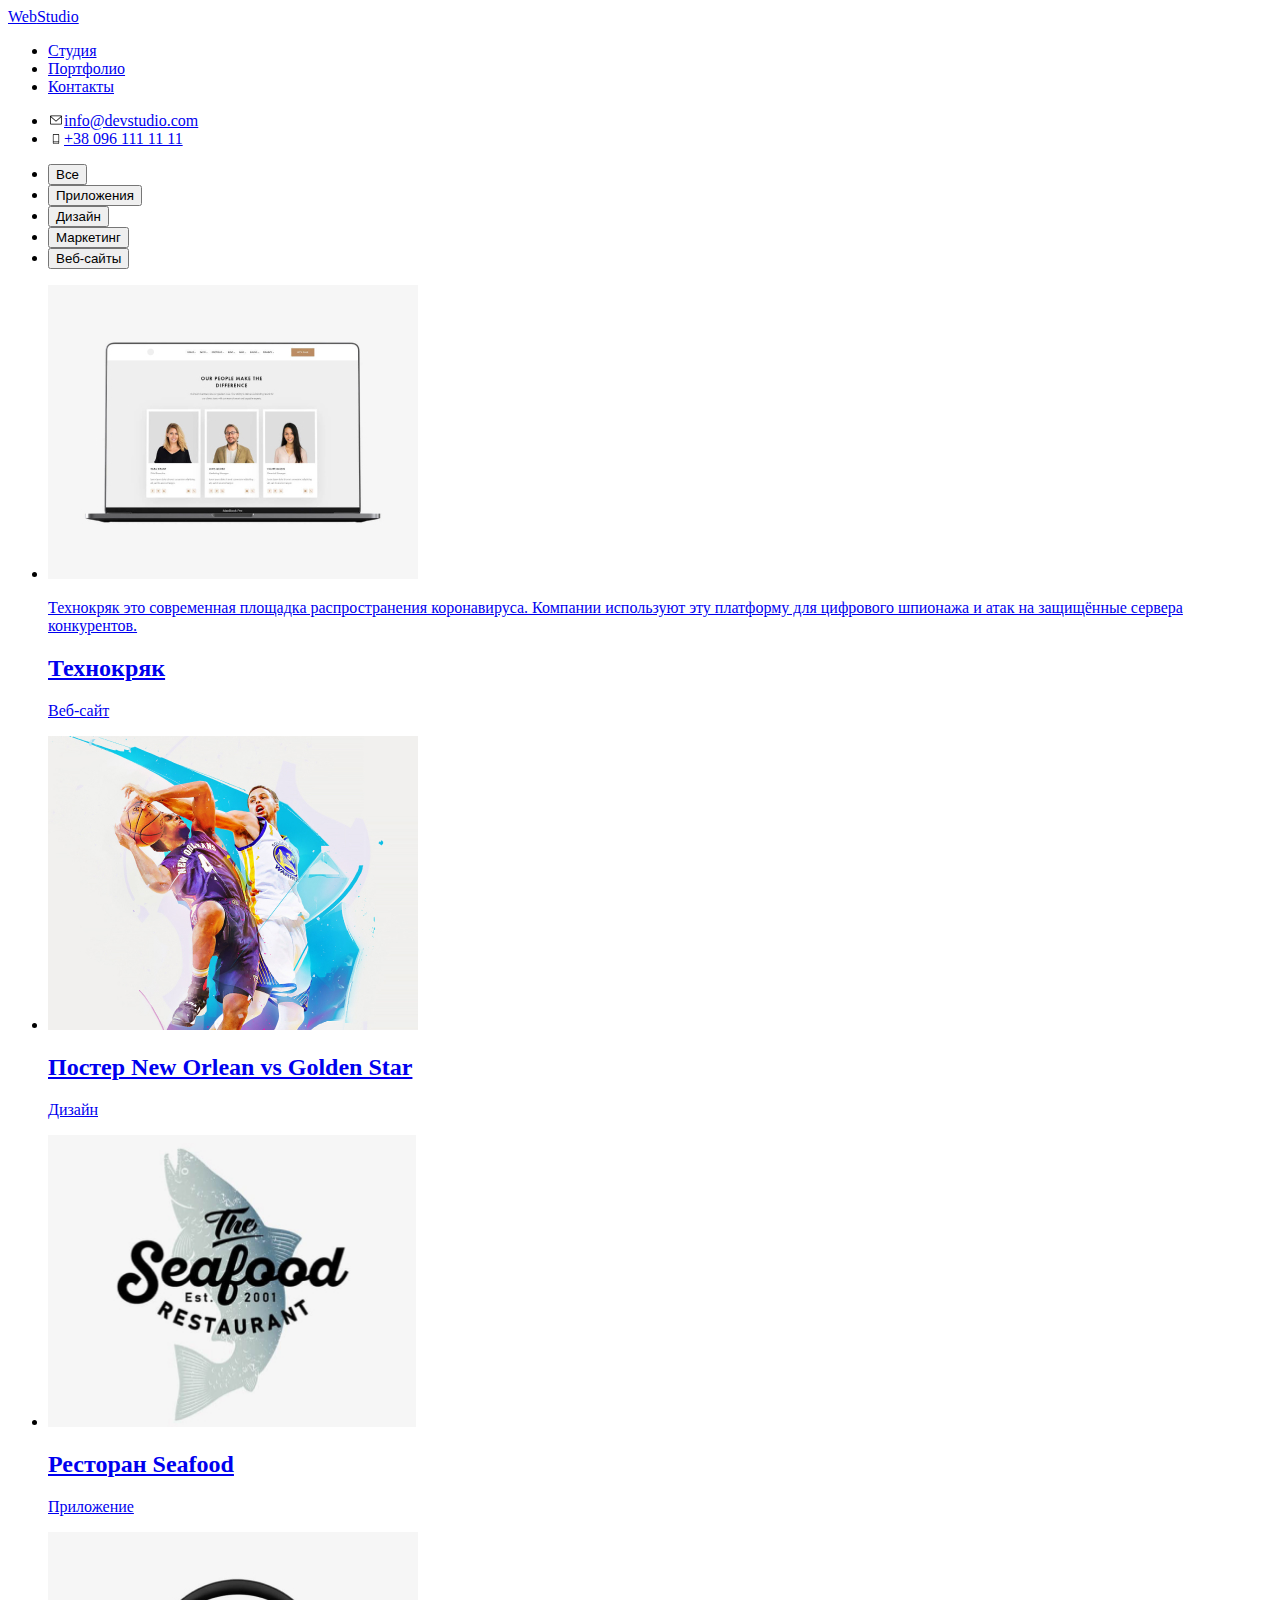
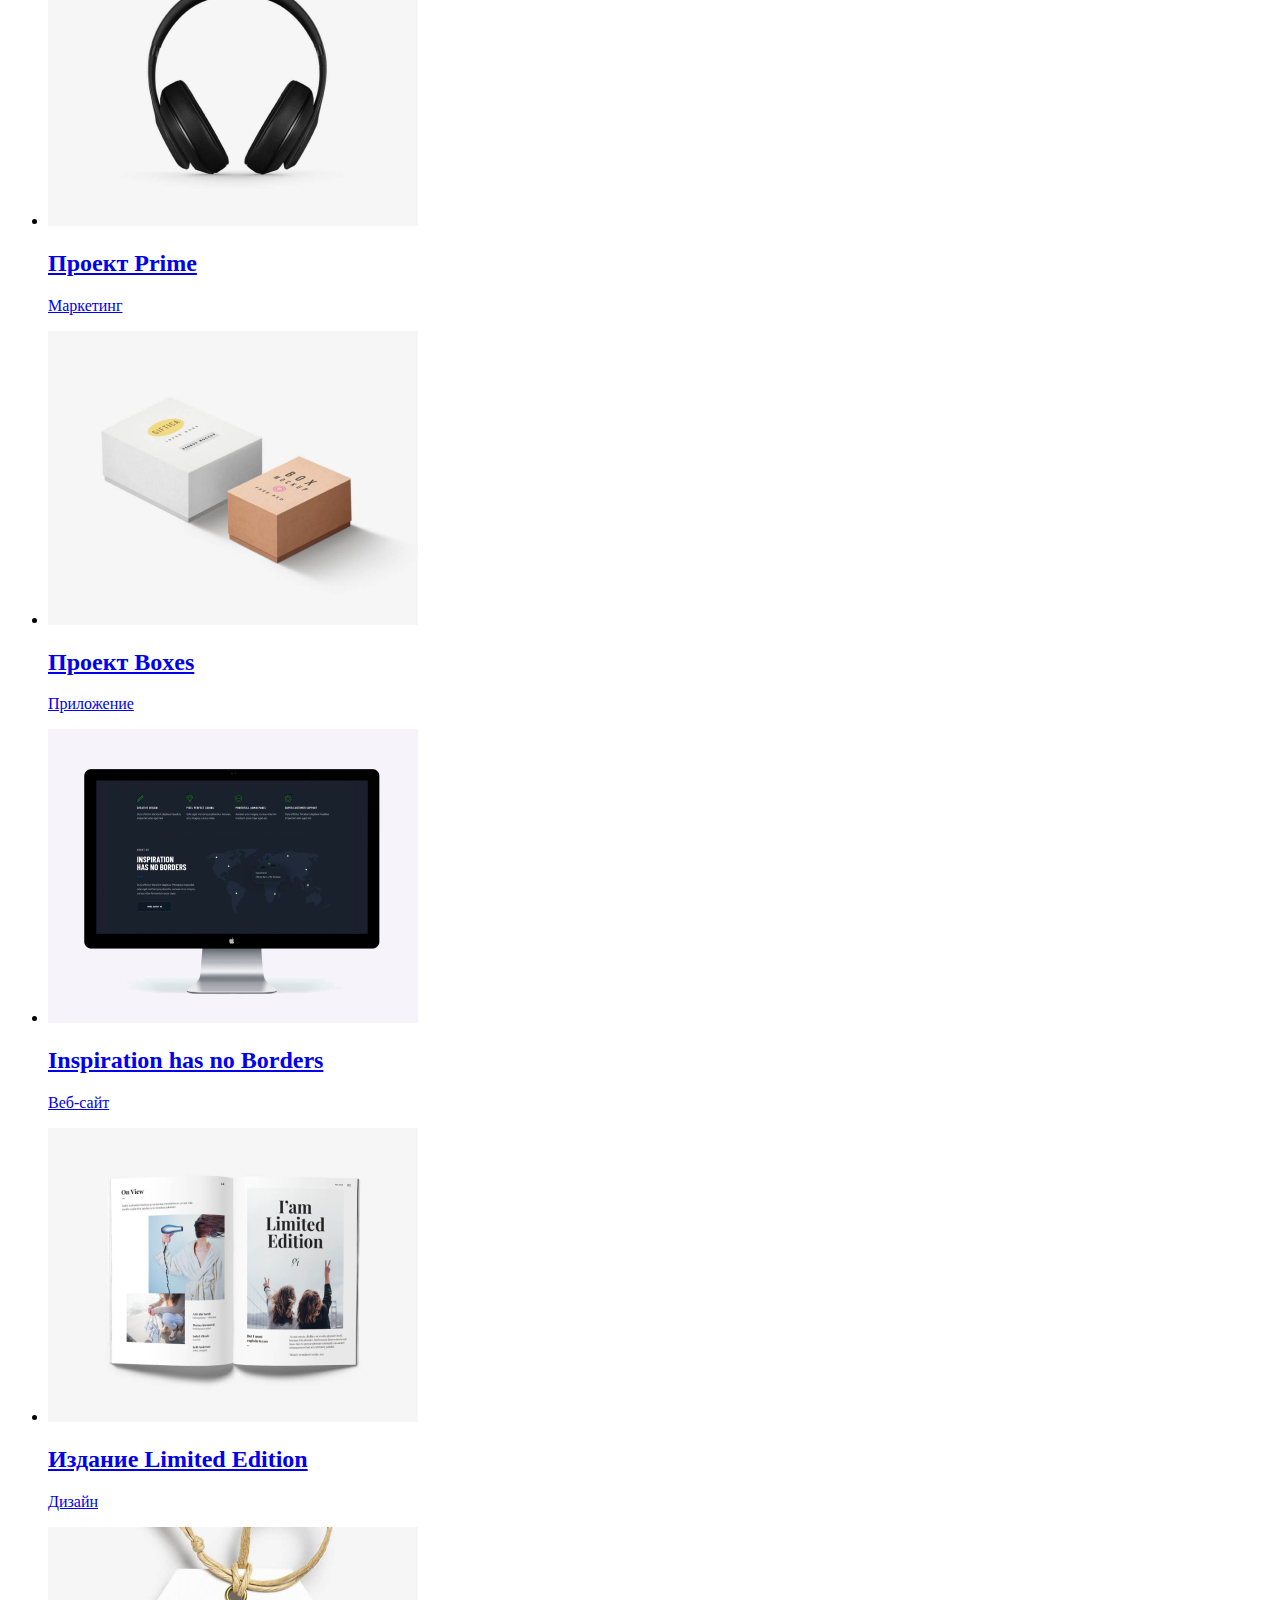
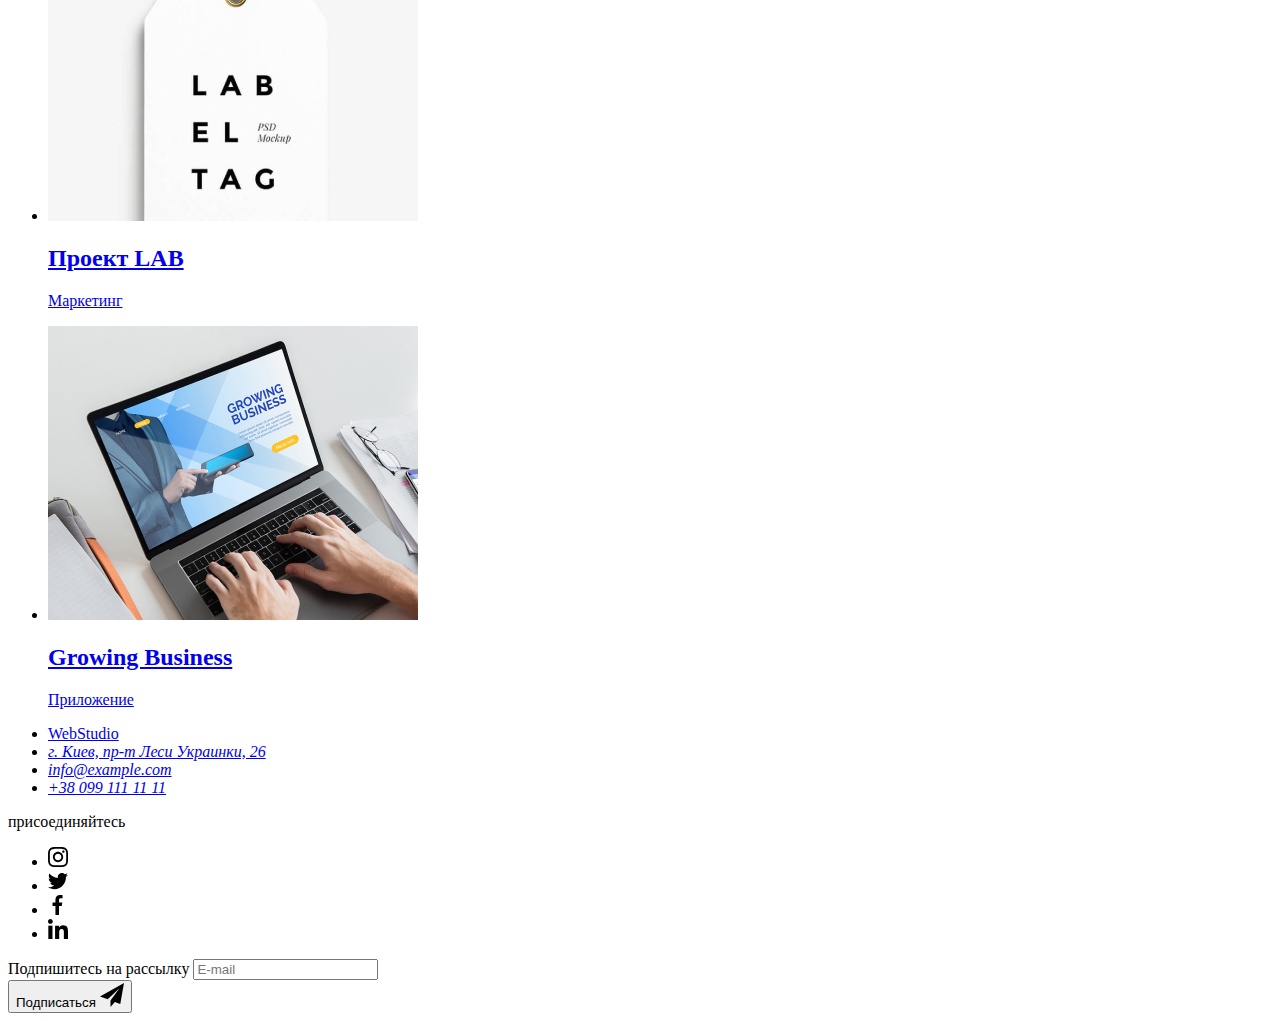
==== commit cede94dc: "Добавляет правки к коду из 6й работы" ====
--- a/portfolio.html
+++ b/portfolio.html
@@ -5,7 +5,7 @@
     <meta name="viewport" content="width=device-width, initial-scale=1.0">
     <title>Портфолио</title>
     <link href="https://fonts.googleapis.com/css2?family=Raleway:wght@700&family=Roboto:wght@400;500;700;900&display=swap" rel="stylesheet">
-    <link rel="stylesheet" href="./css/common.css">
+    <!--<link rel="stylesheet" href="./css/common.css">-->
     <link rel="stylesheet" href="./css/styles.css">
 </head>
 <body class="page">
@@ -57,7 +57,7 @@
         <p class="description">Технокряк это современная площадка распространения коронавируса.
             Компании используют эту платформу для цифрового шпионажа 
             и атак на защищённые сервера конкурентов.</p>
-        </div>
+        
 </div>
 <div class="portfolio-meta">
     <h2 class="portfolio-title">Технокряк</h2>
@@ -75,8 +75,8 @@
         <li class="content-items">
             <a class="img-item" href="./">
     <img src="images/images-portfolio/photo3.jpg" alt="Ресторан Seafood" width="368">
-    <h2 class="title">Постер New Orlean vs Golden Star</h2>
-    <p class="type">Дизайн</p>
+    <h2 class="title">Ресторан Seafood</h2>
+    <p class="type">Приложение</p>
     </a>
 </li>
     <li class="content-items">
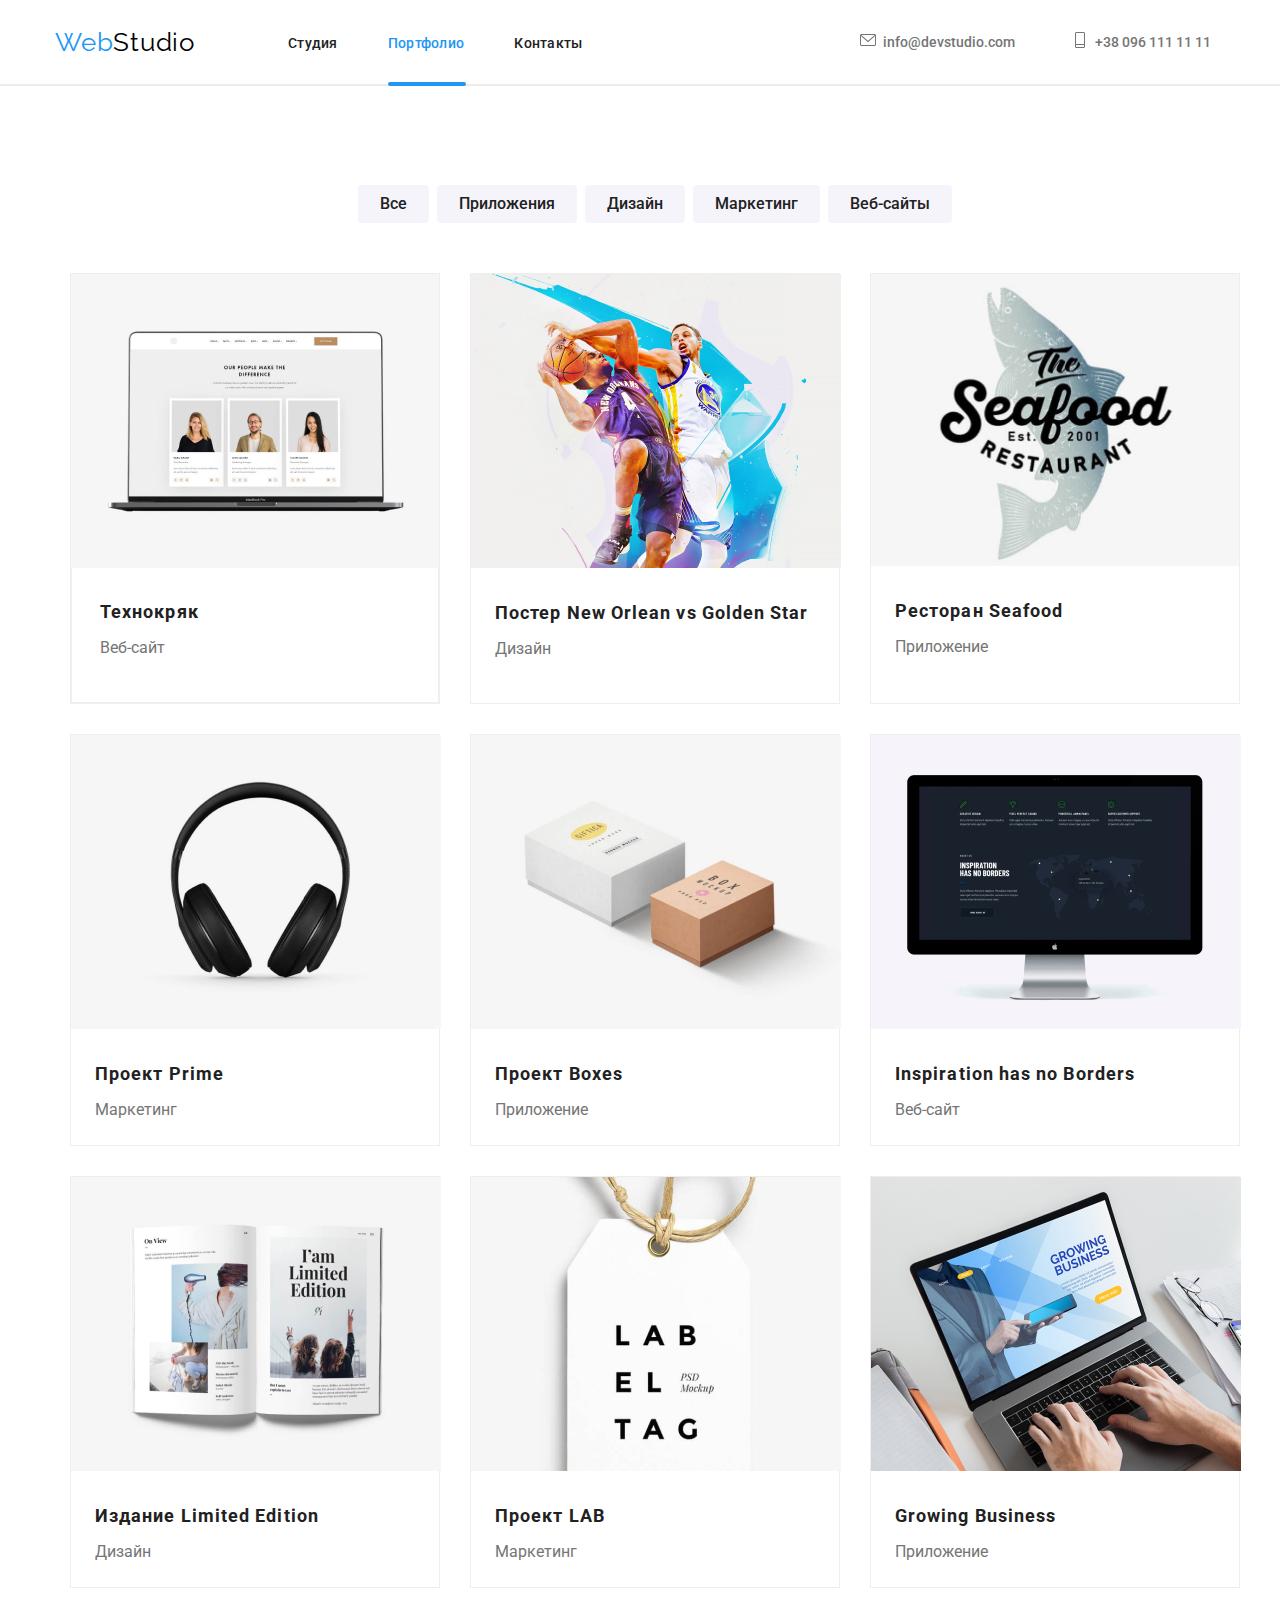
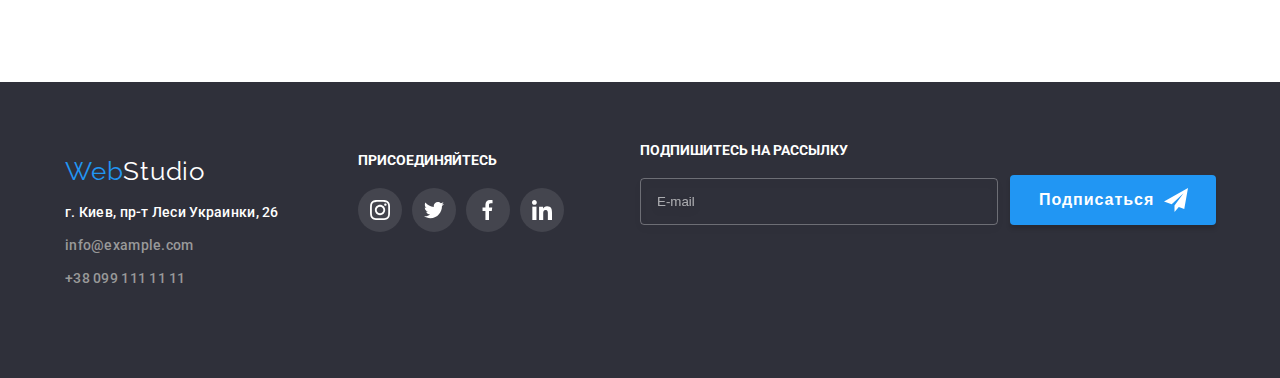
==== commit b0573e28: "Добавляет правки в свг" ====
--- a/portfolio.html
+++ b/portfolio.html
@@ -6,7 +6,7 @@
     <title>Портфолио</title>
     <link href="https://fonts.googleapis.com/css2?family=Raleway:wght@700&family=Roboto:wght@400;500;700;900&display=swap" rel="stylesheet">
     <!--<link rel="stylesheet" href="./css/common.css">-->
-    <link rel="stylesheet" href="./css/styles.css">
+    <link rel="stylesheet" href="./css/main.min.css">
 </head>
 <body class="page">
     <!--<h1>Портфолио</h1>-->
--- a/css/main.min.css
+++ b/css/main.min.css
@@ -0,0 +1,3 @@
+:root{--primary-text-color:#757575;--title-text-color:#212121;--accent-color:#2196F3;--primary-background-color:#E5E5E5}.page{background-color:#fff;color:var(--primary-text-color);font-family:Roboto, sans-serif}.h1,h2,h3,h4,h5,h6{font-family:Roboto, sans-serif;color:#212121}.list{list-style:none;margin:0;padding:0}.link{color:inherit;text-decoration:none}.logo{color:var(--accent-color);font-family:Raleway, -apple-system, BlinkMacSystemFont, 'Segoe UI', Roboto, Oxygen, Ubuntu, Cantarell, 'Open Sans', 'Helvetica Neue', sans-serif;font-size:26px;line-height:1,19px;letter-spacing:0.03em;text-decoration:none;margin-right:93px;display:-webkit-inline-box;display:-ms-inline-flexbox;display:inline-flex}.logo-footer{color:white;margin-bottom:20px}.logo-blue-footer{color:var(--accent-color);font-family:Raleway, -apple-system, BlinkMacSystemFont, 'Segoe UI', Roboto, Oxygen, Ubuntu, Cantarell, 'Open Sans', 'Helvetica Neue', sans-serif;font-size:26px;line-height:1,19px;letter-spacing:0.03em;text-decoration:none;margin-right:93px;padding-left:0px}.accent{color:black}ul{list-style:none}address{list-style:none}.site-nav-list{display:-webkit-inline-box;display:-ms-inline-flexbox;display:inline-flex;-webkit-box-align:center;-ms-flex-align:center;align-items:center}.site-nav-list a{color:var(--title-text-color);font-family:Roboto, sans-serif;font-style:normal;font-weight:500;font-size:14px;text-decoration:none;letter-spacing:0.02em;padding-right:50px}.site-nav-list .a:hover,.site-nav-list .a:focus{color:var(--accent-color)}.site-nav-list .a .current{color:var(--accent-color)}.site-nav-list-address{display:-webkit-box;display:-ms-flexbox;display:flex;margin-left:170px}.site-nav-list-address .contacts-item+.item{margin-left:50px}.contacts-item{display:-webkit-box;display:-ms-flexbox;display:flex;margin-top:32px;margin-bottom:32px;padding-left:50px}.site-nav-list-address a{color:#757575;font-family:inherit;font-weight:500;font-size:14px;line-height:1,14px;text-decoration:none}.site-nav-list-address .a:hover,.site-nav-list-address .a:focus{color:var(--accent-color)}.site-nav-list-address .a .current{color:var(--accent-color)}.site-nav .contacts-item:last-child{margin-right:0}.main-nav{display:-webkit-inline-box;display:-ms-inline-flexbox;display:inline-flex;-webkit-box-align:center;-ms-flex-align:center;align-items:center}.color-page{color:#2196F3}.section-title{color:var(--title-text-color);font-weight:700;font-size:36px;line-height:1,7px;letter-spacing:0.03em;padding-bottom:50px;text-align:center}.hero{background-color:#2F303A}.hero-name{color:#FFFFFF}.hero-title{color:var(--title-text-color);font-style:400;font-weight:900;font-size:44px;line-height:1,36px;text-align:center;padding-bottom:30px}.center{text-align:center;border:1px solid #0000}.main-container{margin:0 auto;padding-right:15px;padding-left:15px;padding-top:200px;padding-bottom:280px;background-color:#c4c4c4;text-align:center;background-image:url(../../goit-markup-hw-04/images/images-hm4/Img2optim.jpg),-webkit-gradient(linear, left top, left bottom, from(rgba(47,48,58,0.4))),rgba(47,48,58,0.4);background-image:url(../../goit-markup-hw-04/images/images-hm4/Img2optim.jpg),linear-gradient(rgba(47,48,58,0.4)),rgba(47,48,58,0.4);background-repeat:no-repeat;background-size:cover}.button{color:var(--accent-color);font-family:inherit;background-color:#E5E5E5;font-size:16px;line-height:1,8px;font-weight:700;text-decoration:none;padding:12px 24px;display:inline-block;border:1px solid black}.button-primary{background-color:var(--accent-color);color:#E5E5E5;border-color:transparent;display:inline-block;min-width:200px;border-radius:4px;padding:10px 32px;text-align:center}.line-container{margin-left:auto;margin-right:auto;outline:1px solid #ECECEC}.portfolio .filter{display:-webkit-box;display:-ms-flexbox;display:flex;-webkit-box-pack:center;-ms-flex-pack:center;justify-content:center}.portfolio .filter-items:not(:last-child){margin-right:8px}.portfolio .filter-items{display:inline}.container.portfolio-padding{padding-top:100px;padding-bottom:50px;text-align:center}.container.portfolio-padding-img{padding-bottom:94px}.filter .link-filter{padding:6px 22px;font-family:Roboto;font-weight:500;font-size:16px;line-height:1.6;text-align:center;color:var(--title-text-color);background:#f5f4fa;border-radius:4px;border:0}.filter .link-filter:hover,.link-filter:focus{background:var(--accent-color);color:#ffffff;-webkit-box-shadow:0px 3px 1px rgba(0,0,0,0.1),0px 1px 2px rgba(0,0,0,0.08),0px 2px 2px rgba(0,0,0,0.12);box-shadow:0px 3px 1px rgba(0,0,0,0.1),0px 1px 2px rgba(0,0,0,0.08),0px 2px 2px rgba(0,0,0,0.12)}.portfolio .content{display:-webkit-box;display:-ms-flexbox;display:flex;-ms-flex-wrap:wrap;flex-wrap:wrap}.portfolio .content-items{width:calc((100% - 60px) / 3);border:1px solid #eeeeee}.portfolio .content-items:not(:nth-child(3n)){margin-right:30px}.portfolio .content-items:not(:nth-child(-n+3)){margin-top:30px}li.content-items:hover,.content-items:focus{-webkit-box-shadow:0px 1px 1px rgba(0,0,0,0.12),0px 4px 4px rgba(0,0,0,0.06),1px 4px 6px rgba(0,0,0,0.16);box-shadow:0px 1px 1px rgba(0,0,0,0.12),0px 4px 4px rgba(0,0,0,0.06),1px 4px 6px rgba(0,0,0,0.16)}.content .title{margin-top:20px;padding-left:24px;color:var(--title-text-color);font-family:Roboto;font-weight:700;font-size:18px;line-height:2;letter-spacing:0.06em}.content .type{margin-top:4px;padding-left:24px;color:#757575;font-family:Roboto;font-weight:400;font-size:16px;line-height:1.8;padding-bottom:20px}.content-overlay{position:relative;display:-webkit-box;display:-ms-flexbox;display:flex;-webkit-box-align:center;-ms-flex-align:center;align-items:center;overflow:hidden}.content-overlay::before{content:"";position:absolute;width:100%;height:100%;background:rgba(33,150,243,0.9);opacity:0;-webkit-transition-property:opacity, -webkit-transform;transition-property:opacity, -webkit-transform;transition-property:opacity, transform;transition-property:opacity, transform, -webkit-transform;-webkit-transition-duration:250ms;transition-duration:250ms;-webkit-transition-timing-function:cubic-bezier(0.4, 0, 0.2, 1);transition-timing-function:cubic-bezier(0.4, 0, 0.2, 1);-webkit-transform:translateY(100%);transform:translateY(100%)}.content .img-item:hover .content-overlay::before,.content .img-item:focus .content-overlay::before{opacity:1;-webkit-transform:translateY(0);transform:translateY(0)}.content-overlay>.description{position:absolute;margin-top:0;margin-bottom:0;padding-right:24px;padding-left:24px;font-size:18px;line-height:1.555;color:#ffffff;opacity:0;-webkit-transition-property:opacity, -webkit-transform;transition-property:opacity, -webkit-transform;transition-property:opacity, transform;transition-property:opacity, transform, -webkit-transform;-webkit-transition-duration:250ms;transition-duration:250ms;-webkit-transition-timing-function:cubic-bezier(0.4, 0, 0.2, 1);transition-timing-function:cubic-bezier(0.4, 0, 0.2, 1);-webkit-transform:translateY(100%);transform:translateY(100%)}.content .img-item:hover .description,.content .img-item:focus .description{opacity:1;-webkit-transform:translateY(0);transform:translateY(0)}.portfolio-meta .color-type{color:#757575;font-family:Roboto;font-weight:400;font-size:16px;line-height:1.8;padding-bottom:20px;margin-top:4px;padding-left:4px}.img-item{text-decoration:none}.portfolio-title{margin-top:6px;padding-left:4px;color:var(--title-text-color);font-family:Roboto;font-weight:700;font-size:18px;line-height:2;letter-spacing:0.06em}.footer-background{background-color:#2F303A;font-style:normal;font-weight:normal;font-size:14px;line-height:24px;font-family:Roboto;letter-spacing:0.02em}.footer-text-color{color:#FFFFFF}.column{float:left;width:25%;padding:10px}.row:after{content:"";display:table;clear:both}.footer-text-color-address{color:#999}html{-webkit-box-sizing:border-box;box-sizing:border-box}*,*::before,*::after{-webkit-box-sizing:inherit;box-sizing:inherit}*{margin:0;padding:0}.container{width:1200px;margin:0 auto;padding-right:15px;padding-left:15px}.header-container{width:1200px;margin:0 auto;padding-top:auto;padding-bottom:auto;padding-right:15px;padding-left:15px}.background-lengthening{background-color:#2F303A}.background-lengthening-footer{background-color:#2F303A;margin:0 auto;padding-top:60px;padding-bottom:60px;display:-webkit-box;display:-ms-flexbox;display:flex}div.background-lengthening-footer{margin:0px auto}.section-details{width:1200px;margin:0 auto;padding-right:15px;padding-left:15px;padding-top:94px;display:-webkit-box;display:-ms-flexbox;display:flex;padding-bottom:94px}.heading{display:-webkit-box;display:-ms-flexbox;display:flex;margin:0;font-size:14px;text-align:left}.main-paragraph-h2{font-weight:400;font-size:14px;line-height:1,7px;margin-top:4px;-ms-flex-wrap:wrap;flex-wrap:wrap;width:270px;text-align:left;margin-right:20px}.features .section-details{padding:94px 0px;display:-webkit-box;display:-ms-flexbox;display:flex}.section-details .items{width:calc((100% - 90px) / 4)}.section-details .items:not(:last-child){margin-right:30px}.section-details .items::before{display:block;content:'';height:120px;background-color:#f5f4fa;background-repeat:no-repeat;background-position:center;border-radius:4px}.section-details .items:nth-child(1)::before{background-image:url(../images/images-hm4/antena.svg)}.section-details .items:nth-child(2)::before{background-image:url(../images/images-hm4/clock.svg)}.section-details .items:nth-child(3)::before{background-image:url(../images/images-hm4/diagramm.svg)}.section-details .items:nth-child(4)::before{background-image:url(../images/images-hm4/astronaut.svg)}.features .heading{margin-top:30px;margin-bottom:0px;color:var(--title-text-color);font-family:Roboto;font-weight:700;font-size:14px;line-height:1.14;text-transform:uppercase}.features .main-paragraph-h2{margin-top:10px;margin-bottom:0;color:var(--primary-text-color);font-family:Roboto;font-weight:400;font-size:14px;line-height:1.7}.section-team{background-color:#F5F4FA}.images-team{display:block}.list-section-team .item-img:not(:last-child){margin-right:30px}.section-list>.list-description{padding-bottom:30px}.wrapper{width:1200px;margin-left:auto;margin-right:auto;padding-right:15px;padding-left:15px;padding-top:94px}.section-title{color:var(--title-text-color);font-weight:700;font-size:36px;line-height:1,7px;letter-spacing:0.03em;padding-bottom:50px;text-align:center}.section{display:-webkit-box;display:-ms-flexbox;display:flex;width:calc(100%-90px)/4;-webkit-box-pack:justify;-ms-flex-pack:justify;justify-content:space-between;padding-bottom:94px}.comand{width:271px;border:1px solid #ECECEC;background-color:#ffffff;-webkit-box-shadow:0px 1px 3px rgba(0,0,0,0.12),0px 1px 1px rgba(0,0,0,0.14),0px 2px 1px rgba(0,0,0,0.2);box-shadow:0px 1px 3px rgba(0,0,0,0.12),0px 1px 1px rgba(0,0,0,0.14),0px 2px 1px rgba(0,0,0,0.2);border-radius:0px 0px 4px 4px}.text-clas{margin-top:30px;margin-bottom:10px;text-align:center}.paragraph{font-weight:400;font-size:14px;line-height:1,7px;margin-top:10px;margin-bottom:0px;-ms-flex-wrap:wrap;flex-wrap:wrap;text-align:center}svg.clients-icon{fill:#AFB1B8;width:50px;height:45px}svg.clients-icon:focus,.clients-icon:hover{fill:var(--accent-color)}svg.address-link-icon{width:30px;height:16px;fill:#757575;-webkit-box-align:baseline;-ms-flex-align:baseline;align-items:baseline;padding-left:3px;padding-right:3px;float:left;overflow:hidden}.site-nav-list-address.address-link:focus .address-link-icon,.address-link:hover .address-link-icon{fill:var(--accent-color)}li.contacts-item:focus,li.contacts-item:hover{fill:var(--accent-color)}.clients-links:focus .clients-icon,.clients-links:hover .clients-icon{fill:var(--accent-color)}.wrapper{padding-top:94px;padding-bottom:94px}.section-team{margin-top:94px}.wrapper{background:#f5f4fa}.section .section{margin-top:50px;display:-webkit-box;display:-ms-flexbox;display:flex;-webkit-box-pack:center;-ms-flex-pack:center;justify-content:center}.section>.comand{background:var(--primary-bg);-webkit-box-shadow:0px 1px 3px rgba(0,0,0,0.12),0px 1px 1px rgba(0,0,0,0.14),0px 2px 1px rgba(0,0,0,0.2);box-shadow:0px 1px 3px rgba(0,0,0,0.12),0px 1px 1px rgba(0,0,0,0.14),0px 2px 1px rgba(0,0,0,0.2);border-radius:0px 0px 4px 4px}.section .comand:not(:last-child){margin-right:30px}.team-networks{display:-webkit-box;display:-ms-flexbox;display:flex;-webkit-box-pack:center;-ms-flex-pack:center;justify-content:center;margin-top:16px}.team-networks .team-networks-links{padding:12px;margin-bottom:30px;margin-top:16px;width:44px;height:44px;display:block;border-radius:50%;fill:#AFB1B8}.team-networks-list:not(:last-child){margin-right:10px}.team-networks-links:hover,.team-networks-links:focus{border-radius:50%;background-color:var(--accent-color);fill:#ffffff}.primary-section{display:-webkit-box;display:-ms-flexbox;display:flex;width:calc(100%-60px)/3;-webkit-box-pack:justify;-ms-flex-pack:justify;justify-content:space-between;padding-bottom:94px}.text-footer{padding-bottom:9px}.line-container{margin-left:auto;margin-right:auto;width:1600px;outline:1px solid #ECECEC}.examples{width:372px;height:294px;background:#FFFFFF;border:1px solid #EEEEEE}.footer-nav-list{font-family:Roboto, sans-serif;font-style:normal;font-weight:400;font-size:14px;text-decoration:none}.footer-nav-list-address a{color:#757575;font-family:inherit;font-weight:400;font-size:14px;line-height:1,5px;text-decoration:none}.footer .address{margin-top:20px;font-style:normal}.footer .map{color:#ffffff;font-family:Roboto;font-weight:400;font-size:14px;line-height:1.7;text-decoration:none}.footer .link{display:block;margin-top:9px;text-align:center;color:rgba(255,255,255,0.6);font-family:Roboto;font-weight:400;font-size:14px;line-height:1.7}.container.footer-padding{display:block;padding-top:60px;padding-bottom:60px;padding-right:0}.footer{background-color:var(--heder-footer-bg)}.footer .logo{display:inline-block;font-family:Raleway;font-weight:700;font-size:26px;line-height:1.2;color:var(--accent-color);text-decoration:none}.footer .logo-text{color:#ffffff}.footer .address{margin-top:20px;font-style:normal}.footer .map{color:#ffffff;font-family:Roboto;font-weight:400;font-size:14px;line-height:1.7;text-decoration:none}.footer .link{margin-top:9px;color:rgba(255,255,255,0.6);font-family:Roboto;font-weight:400;font-size:14px;line-height:1.7;text-decoration:none}.footer-join{display:block;margin-left:215px}.footer-join-title{margin-top:10;margin-bottom:0;font-weight:700;font-size:14px;line-height:1.142;text-transform:uppercase;color:#ffffff;margin-right:10px}.container.footer-padding{margin-right:70px}.footer-networks{display:-webkit-box;display:-ms-flexbox;display:flex;margin-top:20px;padding-right:100px;padding-top:0px}.footer-networks .footer-networks-links{padding:12px;width:44px;height:44px;display:inline-block;border-radius:50%;background-color:rgba(255,255,255,0.1);fill:#ffffff}.footer-networks-list:not(:last-child){margin-right:10px}.footer-networks-links:hover,.footer-networks-links:focus{border-radius:50%;background-color:var(--accent-color);fill:#ffffff}.clients.container{padding-bottom:94px}.clients .title{margin-top:94px;margin-bottom:0;color:var(--title-text-color);font-family:Roboto;font-weight:700;font-size:36px;line-height:1.167;text-align:center}.clients .clients-list{display:-webkit-box;display:-ms-flexbox;display:flex;-webkit-box-pack:center;-ms-flex-pack:center;justify-content:center;margin-top:50px}.clients .clients-item:not(:last-child){margin-right:30px}.clients .clients-links{display:-webkit-box;display:-ms-flexbox;display:flex;width:170px;height:90px;-webkit-box-pack:center;-ms-flex-pack:center;justify-content:center;-webkit-box-align:center;-ms-flex-align:center;align-items:center;fill:#afb1b8;border:1px solid #afb1b8;border-radius:4px}.clients .clients-links:hover,.clients .clients-links:focus .clients-icon{border:1px solid var(--accent-color);fill:var(--accent-color)}.clients-icon{display:inline-block;width:1em;height:1em;stroke-width:0;stroke:currentColor;fill:currentColor}body{font-family:-apple-system, system-ui, BlinkMacSystemFont, "Segoe UI", Roboto,+ "Helvetica Neue", Arial, sans-serif;font-size:16px;font-weight:400;line-height:1.5;color:#292b2c;background-color:#fff}.modal{position:fixed;width:100%;height:100%;background-color:rgba(0,0,0,0.2);top:0;left:0;opacity:0;visibility:hidden;top:50%;left:50%;-webkit-transform:translate(-50%, -50%);transform:translate(-50%, -50%);padding:8px}.modal:target{opacity:1;visibility:visible}.modal-area{position:absolute;width:100%;height:100%;top:0;left:0}.modal-dialog{min-height:110%;position:relative;display:-webkit-box;display:-ms-flexbox;display:flex;-webkit-box-align:center;-ms-flex-align:center;align-items:center;-webkit-box-pack:center;-ms-flex-pack:center;justify-content:center;padding:40px}.modal-content{background-color:#fff;color:#000;min-width:528px;min-height:581px;padding:40px;position:relative}.close{position:absolute;color:#000;font-size:11px;text-decoration:none;width:30px;height:30px;border:1px solid rgba(0,0,0,0.1);border-radius:50%;-webkit-box-sizing:border-box;box-sizing:border-box;float:right;font-family:sans-serif;font-size:17px;font-weight:normal;line-height:center;text-shadow:0 1px 0 #fff;text-align:center;background:#fff;left:92%;top:2%}.close:hover,.close:focus{color:var(--accent-color)}.modal-title{width:448px;height:23px;left:576px;top:261px;margin-top:2px;margin-bottom:12px;font-family:Roboto;font-style:normal;font-weight:bold;font-size:20px;line-height:23px;text-align:center;letter-spacing:0.03em;color:#212121}.modal-content-label{position:relative;display:block;font-weight:400;font-size:12px;line-height:1.166;letter-spacing:0.01em;color:var(--secondary-text-color)}.modal-content-label:nth-child(n+3){margin-top:10px}.modal-content-imput{margin-top:4px;padding-top:12px;padding-right:16px;padding-bottom:12px;padding-left:35px;display:block;border:1px solid rgba(33,33,33,0.2);border-radius:4px;width:100%;resize:none;-webkit-transition-property:border;transition-property:border;-webkit-transition-duration:250ms;transition-duration:250ms;-webkit-transition-timing-function:cubic-bezier(0.4, 0, 0.2, 1);transition-timing-function:cubic-bezier(0.4, 0, 0.2, 1)}.modal-content-imput:focus,.modal-content-imput:hover{border:1px solid var(--accent-color)}.modal-content-imput:focus ~ .modal-content-icon,.modal-content-imput:hover ~ .modal-content-icon{fill:var(--accent-color)}.modal-content-imput.coments{padding-left:16px;height:120px}.modal-content-imput.coments::-webkit-input-placeholder{color:rgba(117,117,117,0.5)}.modal-content-imput.coments:-ms-input-placeholder{color:rgba(117,117,117,0.5)}.modal-content-imput.coments::-ms-input-placeholder{color:rgba(117,117,117,0.5)}.modal-content-imput.coments::placeholder{color:rgba(117,117,117,0.5)}.modal-content-icon{position:absolute;top:50%;left:12px;-webkit-transition-property:fill;transition-property:fill;-webkit-transition-duration:250ms;transition-duration:250ms;-webkit-transition-timing-function:cubic-bezier(0.4, 0, 0.2, 1);transition-timing-function:cubic-bezier(0.4, 0, 0.2, 1)}.modal-content-check{display:-webkit-box;display:-ms-flexbox;display:flex;color:#757575;margin-top:20px;margin-right:auto;margin-left:auto;font-weight:400;font-size:14px;line-height:1.7;-webkit-box-align:center;-ms-flex-align:center;align-items:center;-webkit-box-orient:horizontal;-webkit-box-direction:normal;-ms-flex-direction:row;flex-direction:row}.checkwindow{display:block;padding-left:20px}.link-contract{margin-left:4px;color:var(--accent-color);text-decoration:underline;text-align:center;font-family:Roboto;font-style:normal;font-weight:normal;font-size:14px;line-height:24px;letter-spacing:0.03em}.link-agreement{text-decoration:none;color:#757575;text-align:center;font-family:Roboto;font-style:normal;font-weight:normal;font-size:14px;line-height:24px;letter-spacing:0.03em}.input-check-castom{display:-webkit-box;display:-ms-flexbox;display:flex;-webkit-box-align:center;-ms-flex-align:center;align-items:center;margin-right:7px;width:16px;height:15px;border:2px solid #212121;border-radius:4px;fill:#ffffff;background-color:#ffffff;-webkit-transition-property:background-color, border-color;transition-property:background-color, border-color;-webkit-transition-duration:250ms;transition-duration:250ms;-webkit-transition-timing-function:cubic-bezier(0.4, 0, 0.2, 1);transition-timing-function:cubic-bezier(0.4, 0, 0.2, 1)}.input-check-castom svg{display:inline-block;width:16px;height:15px;fill:#FFFFFF}.indent:checked ~ .input-check-castom{background-color:var(--accent-color);border-color:var(--accent-color)}.indent{position:absolute;width:1px;height:1px;margin:-1px;border:0;padding:0;clip:rect(0 0 0 0);overflow:hidden}.modal-input-check:checked ~ .input-check-castom{background-color:var(--accent-color);border-color:var(--accent-color)}.modal-content-check .link{margin-left:4px;color:var(--accent-color);text-decoration:underline}.modal-content-button{margin-top:30px;margin-right:auto;margin-left:auto;padding-top:10px;padding-right:55px;padding-bottom:10px;padding-left:56px;position:relative;left:50%;-webkit-transform:translate(-50%, 0);transform:translate(-50%, 0);font-weight:700;font-size:16px;line-height:1.875;letter-spacing:0.06em;color:#ffffff;background-color:#2196f3;-webkit-box-shadow:0px 4px 4px rgba(0,0,0,0.15);box-shadow:0px 4px 4px rgba(0,0,0,0.15);border-radius:4px;border:0;-webkit-transition-property:background-color;transition-property:background-color;-webkit-transition-duration:250ms;transition-duration:250ms;-webkit-transition-timing-function:cubic-bezier(0.4, 0, 0.2, 1);transition-timing-function:cubic-bezier(0.4, 0, 0.2, 1)}.modal-content-button:hover,.modal-content-button:focus{background:#188ce8;-webkit-box-shadow:0px 4px 4px rgba(0,0,0,0.15);box-shadow:0px 4px 4px rgba(0,0,0,0.15);border-radius:4px}.portfolio-meta{padding:20px 24px;border-right:1px solid #eeeeee;border-bottom:1px solid #eeeeee;border-left:1px solid #eeeeee;border-top:none;-webkit-box-sizing:border-box;box-sizing:border-box}.portfolio-actions:focus,.portfolio-actions:hover{opacity:1;-webkit-transform:translateY(0);transform:translateY(0);color:white;position:relative}.menu-link::after{content:"";display:block;width:50%;height:4px;background-color:var(--accent-color);border-radius:2px}.wedo .list-margin{margin-top:50px;display:-webkit-box;display:-ms-flexbox;display:flex}.list-margin .item-img{position:relative}.list-margin .item-img:not(:last-child){margin-right:30px}.wedo .title{margin-top:0;margin-bottom:0;color:var(--primary-text-color);font-weight:700;font-size:36px;line-height:1.2;text-align:center}.img-block{display:block}.wedo .wedo-content{position:absolute;bottom:0;margin-top:0;margin-bottom:0;padding-top:27px;padding-bottom:27px;width:100%;font-weight:700;font-size:14px;line-height:1.14;text-align:center;text-transform:uppercase;background-color:rgba(47,48,58,0.8);color:#ffffff}.link.current{position:relative;color:var(--accent-color)}.link.current::after{content:'';display:block;position:absolute;left:0;bottom:-30px;height:4px;width:50%;background-color:var(--accent-color);border-radius:2px}.link.currentSecond{position:relative;color:var(--accent-color)}.link.currentSecond::after{content:'';display:block;position:absolute;left:0;bottom:-35px;height:4px;width:78px;background-color:var(--accent-color);border-radius:2px}.link:hover,.link:focus{color:var(--accent-color)}.footer-form{display:-webkit-box;display:-ms-flexbox;display:flex;-webkit-box-align:end;-ms-flex-align:end;align-items:flex-end}.footer-mai-input{display:-webkit-box;display:-ms-flexbox;display:flex;-webkit-box-orient:vertical;-webkit-box-direction:normal;-ms-flex-direction:column;flex-direction:column}.footer-mai-input .helper::-webkit-input-placeholder{color:rgba(255,255,255,0.6)}.footer-mai-input .helper:-ms-input-placeholder{color:rgba(255,255,255,0.6)}.footer-mai-input .helper::-ms-input-placeholder{color:rgba(255,255,255,0.6)}.footer-mai-input .helper::placeholder{color:rgba(255,255,255,0.6)}.footer-mai-input label{font-weight:700;font-size:14px;line-height:1.142;text-transform:uppercase;color:#ffffff}.footer-mai-input input{margin-top:20px;padding-top:15px;padding-right:16px;padding-bottom:15px;padding-left:16px;width:358px;color:white;border:1px solid rgba(255,255,255,0.3);-webkit-filter:drop-shadow(0px 4px 4px rgba(0,0,0,0.15));filter:drop-shadow(0px 4px 4px rgba(0,0,0,0.15));border-radius:4px;background-color:transparent}.footer-form-container{float:left}.footer-form-container button{margin-left:12px;padding-top:10px;padding-right:28px;padding-bottom:10px;padding-left:29px;display:-webkit-box;display:-ms-flexbox;display:flex;-webkit-box-align:center;-ms-flex-align:center;align-items:center;font-weight:700;font-size:16px;line-height:1.875;letter-spacing:0.06em;color:#ffffff;background-color:var(--accent-color);border:0;-webkit-box-shadow:0px 4px 4px rgba(0,0,0,0.15);box-shadow:0px 4px 4px rgba(0,0,0,0.15);border-radius:4px}.footer-form-icon{margin-left:10px;fill:#FFFFFF}
+/*# sourceMappingURL=main.min.css.map */